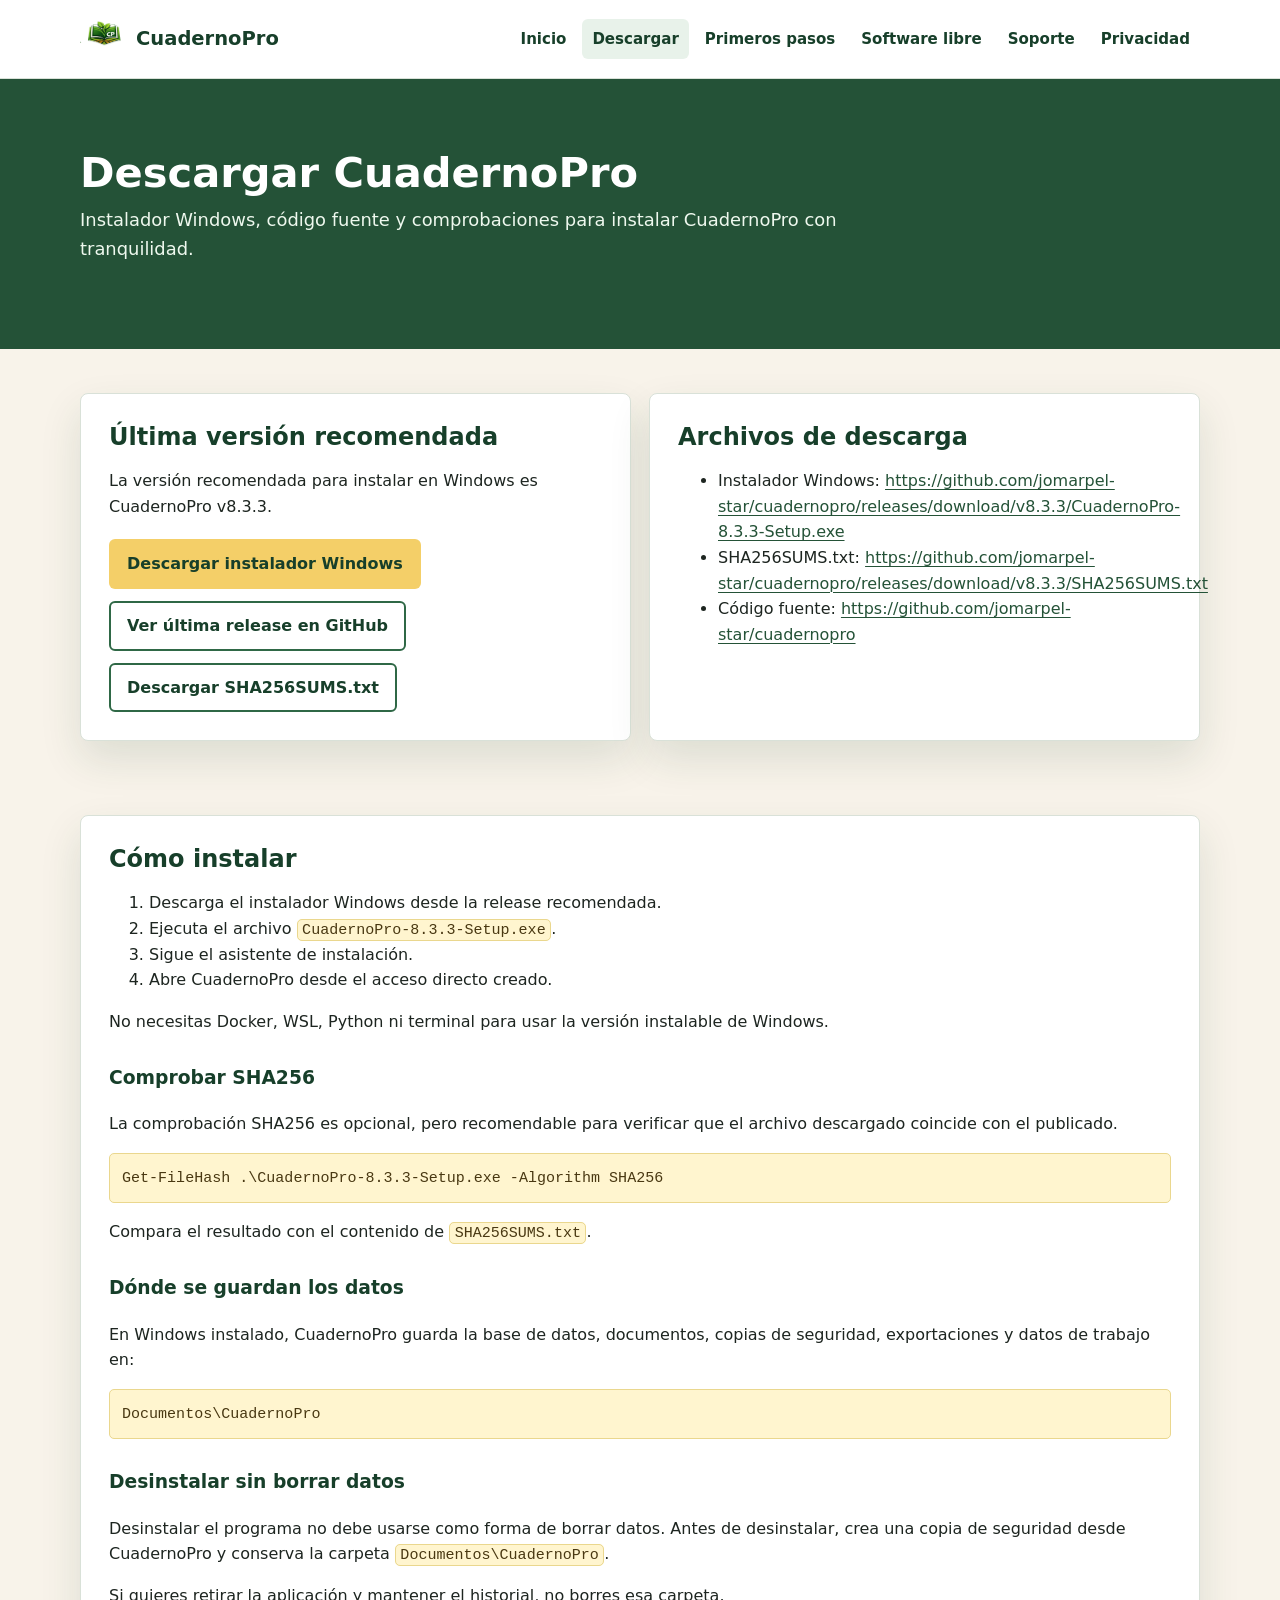
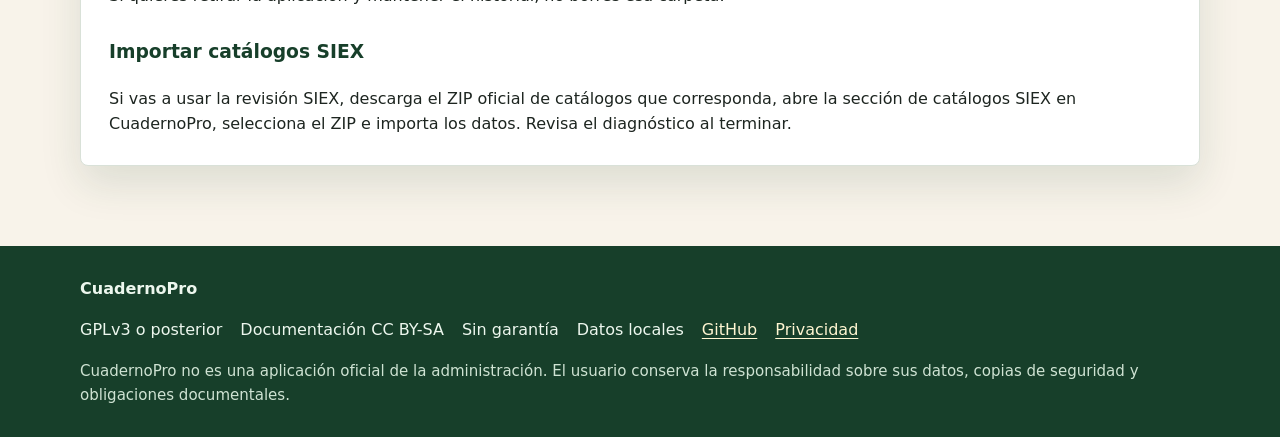
==== web_publica/descargar.html @ d85e18d6 "Publica CuadernoPro como software libre" ====
<!doctype html>
<html lang="es">
<head>
  <meta charset="utf-8">
  <meta name="viewport" content="width=device-width, initial-scale=1">
  <title>Descargar CuadernoPro</title>
  <meta name="description" content="Descarga CuadernoPro para Windows, código fuente y comprobaciones SHA256.">
  <link rel="icon" href="assets/favicon.ico">
  <link rel="stylesheet" href="assets/style.css">
</head>
<body>
  <header class="site-header">
    <div class="header-inner">
      <a class="brand" href="index.html">
        <img src="assets/cuadernopro.png" alt="CuadernoPro">
        <span>CuadernoPro</span>
      </a>
      <nav class="main-nav" aria-label="Navegación principal">
        <a href="index.html">Inicio</a>
        <a href="descargar.html" aria-current="page">Descargar</a>
        <a href="primeros-pasos.html">Primeros pasos</a>
        <a href="software-libre.html">Software libre</a>
        <a href="soporte.html">Soporte</a>
        <a href="privacidad.html">Privacidad</a>
      </nav>
    </div>
  </header>

  <main>
    <section class="page-title">
      <div class="section compact">
        <h1>Descargar CuadernoPro</h1>
        <p>Instalador Windows, código fuente y comprobaciones para instalar CuadernoPro con tranquilidad.</p>
      </div>
    </section>

    <section class="section">
      <div class="grid two">
        <article class="text-panel">
          <h2>Última versión recomendada</h2>
          <p>La versión recomendada para instalar en Windows es CuadernoPro v8.3.3.</p>
          <div class="actions panel-actions">
            <a class="button primary" href="https://github.com/jomarpel-star/cuadernopro/releases/download/v8.3.3/CuadernoPro-8.3.3-Setup.exe">Descargar instalador Windows</a>
            <a class="button outline" href="https://github.com/jomarpel-star/cuadernopro/releases/latest">Ver última release en GitHub</a>
            <a class="button outline" href="https://github.com/jomarpel-star/cuadernopro/releases/download/v8.3.3/SHA256SUMS.txt">Descargar SHA256SUMS.txt</a>
          </div>
        </article>

        <article class="text-panel">
          <h2>Archivos de descarga</h2>
          <ul>
            <li>Instalador Windows: <a href="https://github.com/jomarpel-star/cuadernopro/releases/download/v8.3.3/CuadernoPro-8.3.3-Setup.exe">https://github.com/jomarpel-star/cuadernopro/releases/download/v8.3.3/CuadernoPro-8.3.3-Setup.exe</a></li>
            <li>SHA256SUMS.txt: <a href="https://github.com/jomarpel-star/cuadernopro/releases/download/v8.3.3/SHA256SUMS.txt">https://github.com/jomarpel-star/cuadernopro/releases/download/v8.3.3/SHA256SUMS.txt</a></li>
            <li>Código fuente: <a href="https://github.com/jomarpel-star/cuadernopro">https://github.com/jomarpel-star/cuadernopro</a></li>
          </ul>
        </article>
      </div>
    </section>

    <section class="section compact">
      <div class="text-panel">
        <h2>Cómo instalar</h2>
        <ol>
          <li>Descarga el instalador Windows desde la release recomendada.</li>
          <li>Ejecuta el archivo <code>CuadernoPro-8.3.3-Setup.exe</code>.</li>
          <li>Sigue el asistente de instalación.</li>
          <li>Abre CuadernoPro desde el acceso directo creado.</li>
        </ol>
        <p>No necesitas Docker, WSL, Python ni terminal para usar la versión instalable de Windows.</p>

        <h3>Comprobar SHA256</h3>
        <p>La comprobación SHA256 es opcional, pero recomendable para verificar que el archivo descargado coincide con el publicado.</p>
        <p class="code">Get-FileHash .\CuadernoPro-8.3.3-Setup.exe -Algorithm SHA256</p>
        <p>Compara el resultado con el contenido de <code>SHA256SUMS.txt</code>.</p>

        <h3>Dónde se guardan los datos</h3>
        <p>En Windows instalado, CuadernoPro guarda la base de datos, documentos, copias de seguridad, exportaciones y datos de trabajo en:</p>
        <p class="code">Documentos\CuadernoPro</p>

        <h3>Desinstalar sin borrar datos</h3>
        <p>Desinstalar el programa no debe usarse como forma de borrar datos. Antes de desinstalar, crea una copia de seguridad desde CuadernoPro y conserva la carpeta <code>Documentos\CuadernoPro</code>.</p>
        <p>Si quieres retirar la aplicación y mantener el historial, no borres esa carpeta.</p>

        <h3>Importar catálogos SIEX</h3>
        <p>Si vas a usar la revisión SIEX, descarga el ZIP oficial de catálogos que corresponda, abre la sección de catálogos SIEX en CuadernoPro, selecciona el ZIP e importa los datos. Revisa el diagnóstico al terminar.</p>
      </div>
    </section>
  </main>

  <footer class="site-footer">
    <div class="footer-inner">
      <strong>CuadernoPro</strong>
      <div class="footer-links">
        <span>GPLv3 o posterior</span>
        <span>Documentación CC BY-SA</span>
        <span>Sin garantía</span>
        <span>Datos locales</span>
        <a href="https://github.com/jomarpel-star/cuadernopro">GitHub</a>
        <a href="privacidad.html">Privacidad</a>
      </div>
      <p class="fine-print">CuadernoPro no es una aplicación oficial de la administración. El usuario conserva la responsabilidad sobre sus datos, copias de seguridad y obligaciones documentales.</p>
    </div>
  </footer>
</body>
</html>
---- web_publica/assets/style.css ----
:root {
  --green-900: #173f2a;
  --green-800: #245237;
  --green-700: #2f6846;
  --green-100: #e8f2ea;
  --earth-700: #6b5135;
  --earth-200: #efe3d0;
  --earth-100: #f8f3ea;
  --yellow-300: #f4cf68;
  --yellow-100: #fff5cf;
  --ink: #1d2520;
  --muted: #5d6b62;
  --line: #d9e1d8;
  --white: #ffffff;
  --shadow: 0 18px 42px rgba(23, 63, 42, 0.12);
}

* {
  box-sizing: border-box;
}

html {
  color-scheme: light;
}

body {
  margin: 0;
  color: var(--ink);
  background: var(--earth-100);
  font-family: system-ui, -apple-system, BlinkMacSystemFont, "Segoe UI", sans-serif;
  font-size: 16px;
  line-height: 1.6;
}

a {
  color: var(--green-800);
  text-decoration-thickness: 0.08em;
  text-underline-offset: 0.18em;
}

a:hover {
  color: var(--green-900);
}

.site-header {
  background: var(--white);
  border-bottom: 1px solid var(--line);
  position: sticky;
  top: 0;
  z-index: 10;
}

.header-inner,
.section,
.footer-inner {
  width: min(1120px, calc(100% - 32px));
  margin: 0 auto;
}

.header-inner {
  display: flex;
  align-items: center;
  justify-content: space-between;
  gap: 24px;
  min-height: 78px;
  padding: 12px 0;
}

.brand {
  display: inline-flex;
  align-items: center;
  gap: 12px;
  color: var(--green-900);
  font-weight: 800;
  font-size: 1.22rem;
  text-decoration: none;
  white-space: nowrap;
}

.brand img {
  width: 44px;
  height: 44px;
  object-fit: contain;
}

.main-nav {
  display: flex;
  align-items: center;
  justify-content: flex-end;
  flex-wrap: wrap;
  gap: 6px;
}

.main-nav a {
  border-radius: 6px;
  color: var(--green-900);
  font-size: 0.94rem;
  font-weight: 650;
  padding: 8px 10px;
  text-decoration: none;
}

.main-nav a:hover,
.main-nav a[aria-current="page"] {
  background: var(--green-100);
}

.hero {
  background:
    linear-gradient(135deg, rgba(23, 63, 42, 0.94), rgba(47, 104, 70, 0.88)),
    var(--green-800);
  color: var(--white);
  padding: 92px 0 66px;
}

.hero .section {
  display: grid;
  grid-template-columns: minmax(0, 1.35fr) minmax(260px, 0.65fr);
  align-items: center;
  gap: 36px;
}

.hero h1 {
  font-size: 4.8rem;
  line-height: 1;
  margin: 0 0 18px;
}

.hero p {
  color: #f5fbf4;
  font-size: 1.28rem;
  max-width: 780px;
  margin: 0;
}

.hero-logo {
  display: flex;
  justify-content: center;
}

.hero-logo img {
  width: min(190px, 46vw);
  height: auto;
  filter: drop-shadow(0 22px 24px rgba(0, 0, 0, 0.24));
}

.actions {
  display: flex;
  flex-wrap: wrap;
  gap: 12px;
  margin-top: 28px;
}

.panel-actions {
  margin-top: 20px;
}

.panel-actions .button {
  color: var(--green-900);
}

.button {
  align-items: center;
  border: 2px solid transparent;
  border-radius: 6px;
  display: inline-flex;
  font-weight: 750;
  justify-content: center;
  min-height: 46px;
  padding: 10px 16px;
  text-decoration: none;
}

.button.primary {
  background: var(--yellow-300);
  color: var(--green-900);
}

.button.secondary {
  background: var(--white);
  color: var(--green-900);
}

.button.ghost {
  border-color: rgba(255, 255, 255, 0.72);
  color: var(--white);
}

.button.outline {
  border-color: var(--green-700);
  color: var(--green-900);
}

.button:hover {
  transform: translateY(-1px);
}

.section {
  padding: 44px 0;
}

.section.compact {
  padding-top: 30px;
}

.page-title {
  background: var(--green-800);
  color: var(--white);
  padding: 42px 0;
}

.page-title h1 {
  font-size: 2.6rem;
  line-height: 1.08;
  margin: 0 0 10px;
}

.page-title p {
  color: #eef8ee;
  font-size: 1.12rem;
  margin: 0;
  max-width: 780px;
}

.grid {
  display: grid;
  gap: 18px;
}

.grid.cards {
  grid-template-columns: repeat(5, minmax(0, 1fr));
}

.grid.two {
  grid-template-columns: repeat(2, minmax(0, 1fr));
}

.grid.three {
  grid-template-columns: repeat(3, minmax(0, 1fr));
}

.card,
.notice,
.steps,
.text-panel {
  background: var(--white);
  border: 1px solid var(--line);
  border-radius: 8px;
  box-shadow: var(--shadow);
}

.card {
  padding: 22px;
}

.card h2,
.card h3 {
  color: var(--green-900);
  line-height: 1.2;
  margin: 0 0 10px;
}

.card p {
  margin: 0;
}

.notice {
  border-left: 6px solid var(--yellow-300);
  padding: 22px 24px;
}

.notice h2,
.notice h3 {
  color: var(--green-900);
  margin: 0 0 10px;
}

.notice p,
.notice ul {
  margin-bottom: 0;
}

.text-panel {
  padding: 28px;
}

.text-panel h2 {
  color: var(--green-900);
  line-height: 1.25;
  margin: 0 0 14px;
}

.text-panel h3 {
  color: var(--green-900);
  margin-top: 28px;
}

.text-panel p:last-child,
.text-panel ul:last-child,
.text-panel ol:last-child {
  margin-bottom: 0;
}

.steps {
  counter-reset: step;
  list-style: none;
  margin: 0;
  padding: 10px;
}

.steps li {
  border-bottom: 1px solid var(--line);
  counter-increment: step;
  display: grid;
  gap: 4px;
  grid-template-columns: 42px minmax(0, 1fr);
  padding: 16px 10px;
}

.steps li:last-child {
  border-bottom: 0;
}

.steps li::before {
  align-items: center;
  background: var(--green-800);
  border-radius: 50%;
  color: var(--white);
  content: counter(step);
  display: inline-flex;
  font-weight: 800;
  height: 32px;
  justify-content: center;
  margin-top: 2px;
  width: 32px;
}

.steps strong {
  color: var(--green-900);
}

.code,
code {
  background: var(--yellow-100);
  border: 1px solid #ead78e;
  border-radius: 5px;
  color: #493812;
  font-family: ui-monospace, SFMono-Regular, Consolas, "Liberation Mono", monospace;
  font-size: 0.94em;
  padding: 0.08rem 0.28rem;
}

.code {
  display: block;
  margin: 10px 0;
  overflow-wrap: anywhere;
  padding: 12px;
}

.site-footer {
  background: var(--green-900);
  color: #edf7ee;
  margin-top: 36px;
  padding: 30px 0;
}

.footer-inner {
  display: grid;
  gap: 16px;
}

.footer-links {
  display: flex;
  flex-wrap: wrap;
  gap: 10px 18px;
}

.site-footer a {
  color: #fff6d2;
}

.fine-print {
  color: #cfe3d3;
  font-size: 0.94rem;
  margin: 0;
}

@media (max-width: 900px) {
  .header-inner {
    align-items: flex-start;
    flex-direction: column;
  }

  .main-nav {
    justify-content: flex-start;
  }

  .hero .section {
    grid-template-columns: 1fr;
  }

  .hero-logo {
    justify-content: flex-start;
  }

  .hero h1 {
    font-size: 4.1rem;
  }

  .grid.cards,
  .grid.three {
    grid-template-columns: repeat(2, minmax(0, 1fr));
  }
}

@media (max-width: 640px) {
  .header-inner,
  .section,
  .footer-inner {
    width: min(100% - 24px, 1120px);
  }

  .hero {
    padding: 58px 0 46px;
  }

  .hero h1 {
    font-size: 3rem;
  }

  .hero-logo {
    display: none;
  }

  .hero p,
  .page-title p {
    font-size: 1.04rem;
  }

  .grid.cards,
  .grid.two,
  .grid.three {
    grid-template-columns: 1fr;
  }

  .button {
    width: 100%;
  }

  .main-nav a {
    padding: 7px 8px;
  }
}
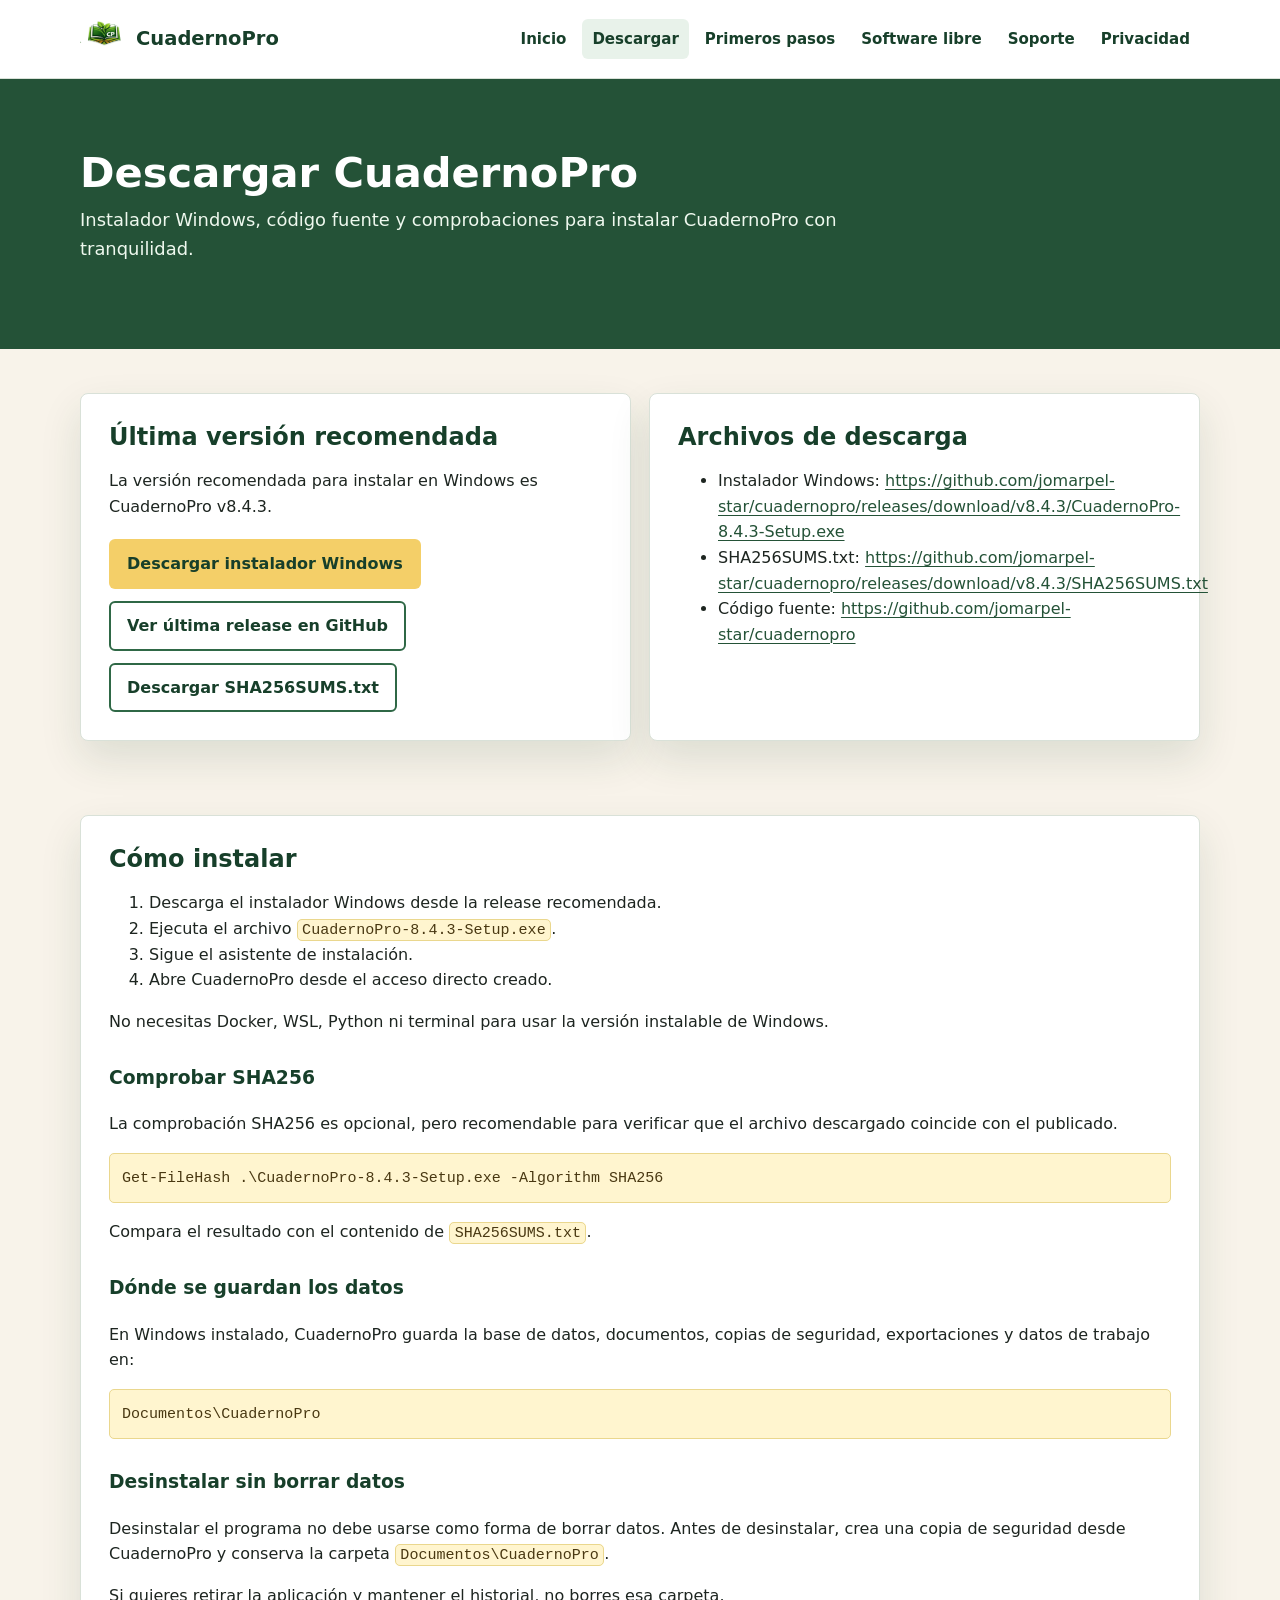
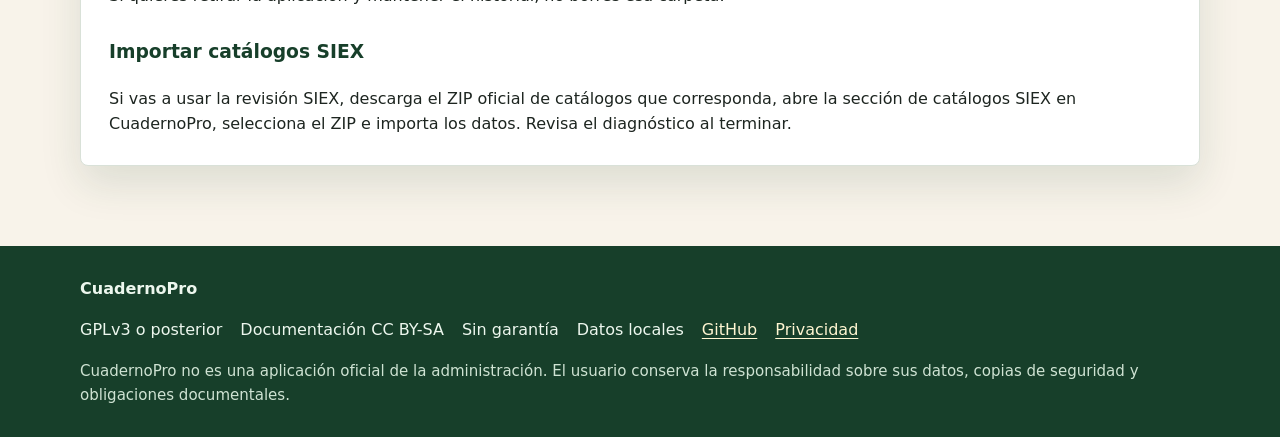
==== commit 545f3b30: "Alinea release pública v8.4.3" ====
--- a/web_publica/descargar.html
+++ b/web_publica/descargar.html
@@ -38,19 +38,19 @@
       <div class="grid two">
         <article class="text-panel">
           <h2>Última versión recomendada</h2>
-          <p>La versión recomendada para instalar en Windows es CuadernoPro v8.3.3.</p>
+          <p>La versión recomendada para instalar en Windows es CuadernoPro v8.4.3.</p>
           <div class="actions panel-actions">
-            <a class="button primary" href="https://github.com/jomarpel-star/cuadernopro/releases/download/v8.3.3/CuadernoPro-8.3.3-Setup.exe">Descargar instalador Windows</a>
+            <a class="button primary" href="https://github.com/jomarpel-star/cuadernopro/releases/download/v8.4.3/CuadernoPro-8.4.3-Setup.exe">Descargar instalador Windows</a>
             <a class="button outline" href="https://github.com/jomarpel-star/cuadernopro/releases/latest">Ver última release en GitHub</a>
-            <a class="button outline" href="https://github.com/jomarpel-star/cuadernopro/releases/download/v8.3.3/SHA256SUMS.txt">Descargar SHA256SUMS.txt</a>
+            <a class="button outline" href="https://github.com/jomarpel-star/cuadernopro/releases/download/v8.4.3/SHA256SUMS.txt">Descargar SHA256SUMS.txt</a>
           </div>
         </article>
 
         <article class="text-panel">
           <h2>Archivos de descarga</h2>
           <ul>
-            <li>Instalador Windows: <a href="https://github.com/jomarpel-star/cuadernopro/releases/download/v8.3.3/CuadernoPro-8.3.3-Setup.exe">https://github.com/jomarpel-star/cuadernopro/releases/download/v8.3.3/CuadernoPro-8.3.3-Setup.exe</a></li>
-            <li>SHA256SUMS.txt: <a href="https://github.com/jomarpel-star/cuadernopro/releases/download/v8.3.3/SHA256SUMS.txt">https://github.com/jomarpel-star/cuadernopro/releases/download/v8.3.3/SHA256SUMS.txt</a></li>
+            <li>Instalador Windows: <a href="https://github.com/jomarpel-star/cuadernopro/releases/download/v8.4.3/CuadernoPro-8.4.3-Setup.exe">https://github.com/jomarpel-star/cuadernopro/releases/download/v8.4.3/CuadernoPro-8.4.3-Setup.exe</a></li>
+            <li>SHA256SUMS.txt: <a href="https://github.com/jomarpel-star/cuadernopro/releases/download/v8.4.3/SHA256SUMS.txt">https://github.com/jomarpel-star/cuadernopro/releases/download/v8.4.3/SHA256SUMS.txt</a></li>
             <li>Código fuente: <a href="https://github.com/jomarpel-star/cuadernopro">https://github.com/jomarpel-star/cuadernopro</a></li>
           </ul>
         </article>
@@ -62,7 +62,7 @@
         <h2>Cómo instalar</h2>
         <ol>
           <li>Descarga el instalador Windows desde la release recomendada.</li>
-          <li>Ejecuta el archivo <code>CuadernoPro-8.3.3-Setup.exe</code>.</li>
+          <li>Ejecuta el archivo <code>CuadernoPro-8.4.3-Setup.exe</code>.</li>
           <li>Sigue el asistente de instalación.</li>
           <li>Abre CuadernoPro desde el acceso directo creado.</li>
         </ol>
@@ -70,7 +70,7 @@
 
         <h3>Comprobar SHA256</h3>
         <p>La comprobación SHA256 es opcional, pero recomendable para verificar que el archivo descargado coincide con el publicado.</p>
-        <p class="code">Get-FileHash .\CuadernoPro-8.3.3-Setup.exe -Algorithm SHA256</p>
+        <p class="code">Get-FileHash .\CuadernoPro-8.4.3-Setup.exe -Algorithm SHA256</p>
         <p>Compara el resultado con el contenido de <code>SHA256SUMS.txt</code>.</p>
 
         <h3>Dónde se guardan los datos</h3>
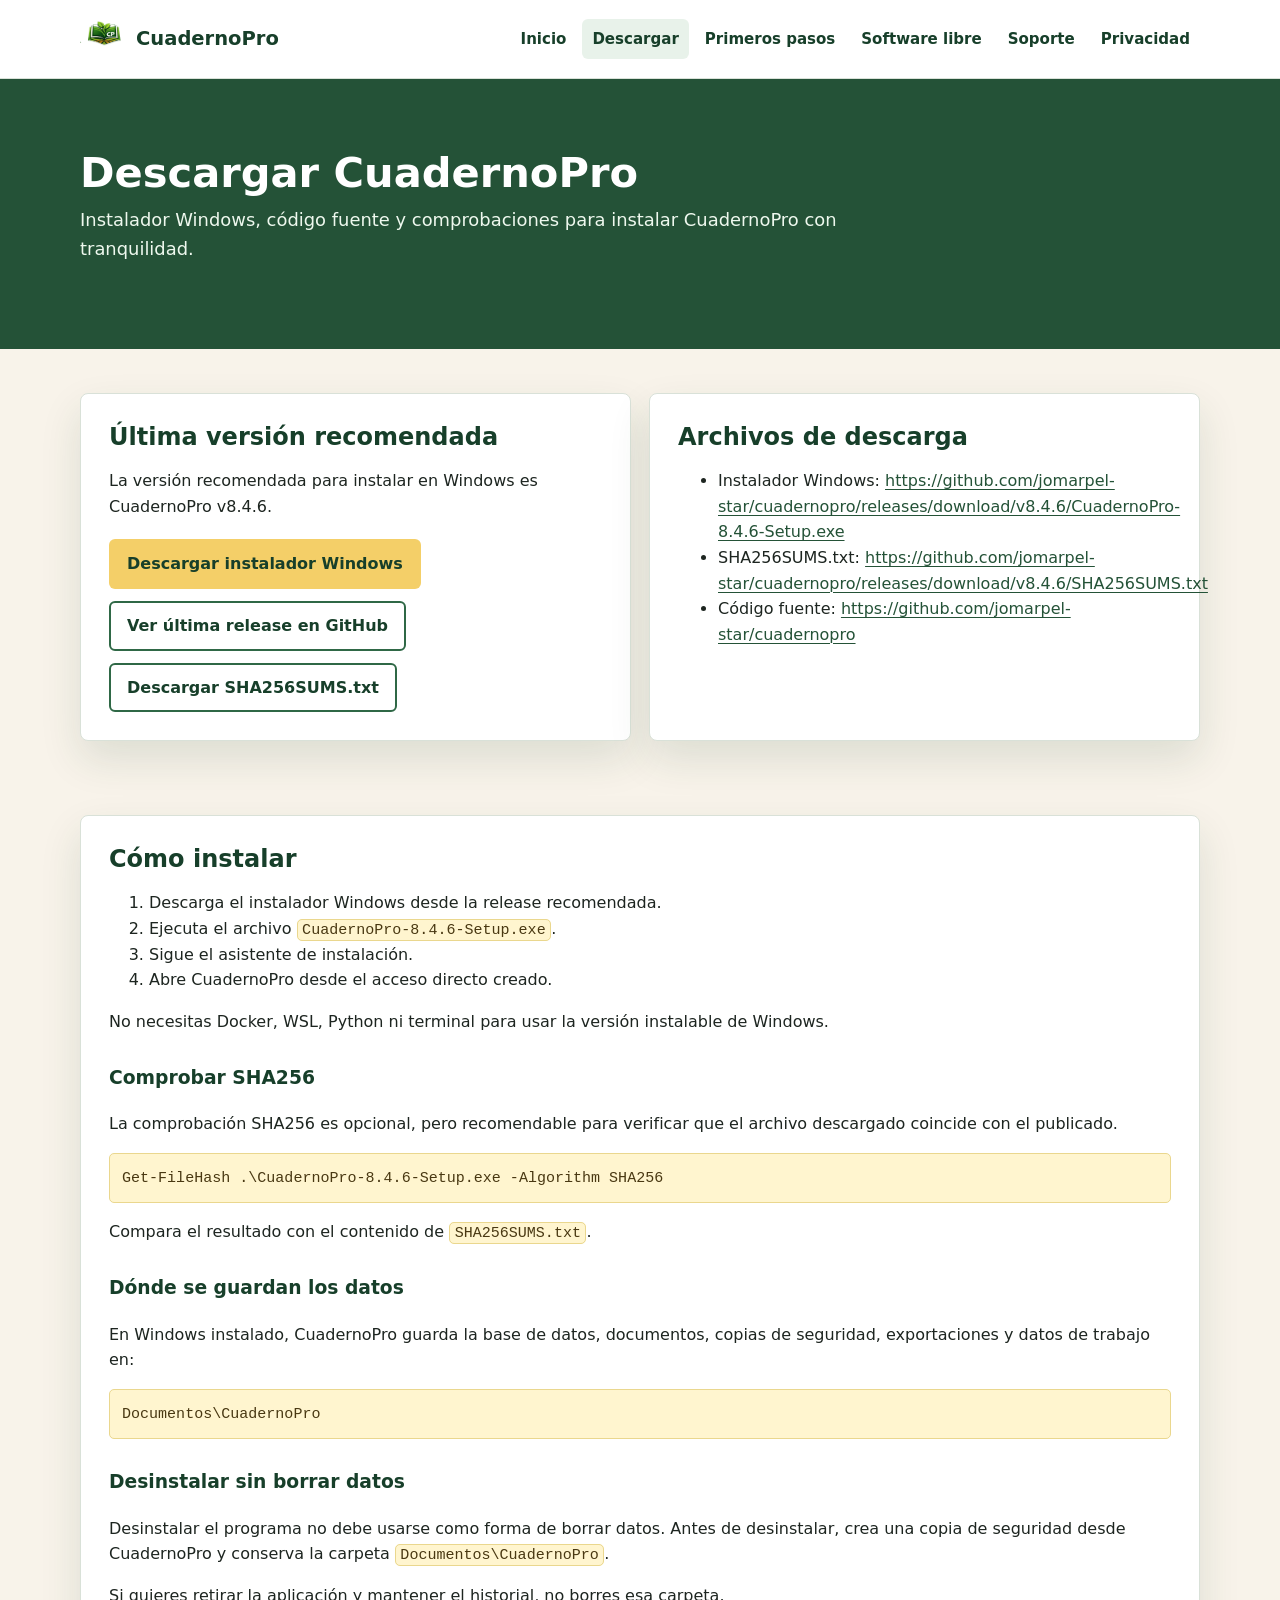
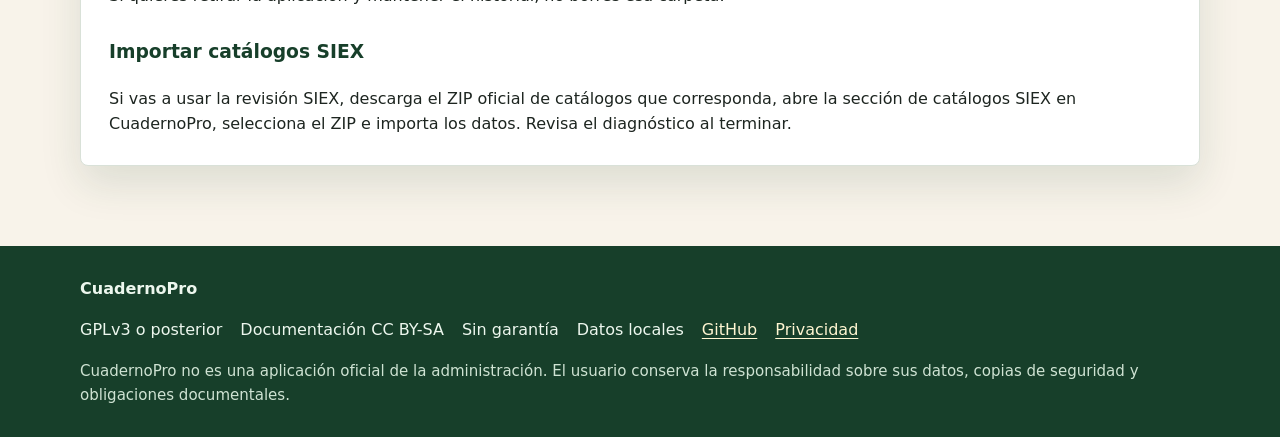
==== commit 3aa6bb38: "Prepara release publica v8.4.6" ====
--- a/web_publica/descargar.html
+++ b/web_publica/descargar.html
@@ -38,19 +38,19 @@
       <div class="grid two">
         <article class="text-panel">
           <h2>Última versión recomendada</h2>
-          <p>La versión recomendada para instalar en Windows es CuadernoPro v8.4.3.</p>
+          <p>La versión recomendada para instalar en Windows es CuadernoPro v8.4.6.</p>
           <div class="actions panel-actions">
-            <a class="button primary" href="https://github.com/jomarpel-star/cuadernopro/releases/download/v8.4.3/CuadernoPro-8.4.3-Setup.exe">Descargar instalador Windows</a>
+            <a class="button primary" href="https://github.com/jomarpel-star/cuadernopro/releases/download/v8.4.6/CuadernoPro-8.4.6-Setup.exe">Descargar instalador Windows</a>
             <a class="button outline" href="https://github.com/jomarpel-star/cuadernopro/releases/latest">Ver última release en GitHub</a>
-            <a class="button outline" href="https://github.com/jomarpel-star/cuadernopro/releases/download/v8.4.3/SHA256SUMS.txt">Descargar SHA256SUMS.txt</a>
+            <a class="button outline" href="https://github.com/jomarpel-star/cuadernopro/releases/download/v8.4.6/SHA256SUMS.txt">Descargar SHA256SUMS.txt</a>
           </div>
         </article>
 
         <article class="text-panel">
           <h2>Archivos de descarga</h2>
           <ul>
-            <li>Instalador Windows: <a href="https://github.com/jomarpel-star/cuadernopro/releases/download/v8.4.3/CuadernoPro-8.4.3-Setup.exe">https://github.com/jomarpel-star/cuadernopro/releases/download/v8.4.3/CuadernoPro-8.4.3-Setup.exe</a></li>
-            <li>SHA256SUMS.txt: <a href="https://github.com/jomarpel-star/cuadernopro/releases/download/v8.4.3/SHA256SUMS.txt">https://github.com/jomarpel-star/cuadernopro/releases/download/v8.4.3/SHA256SUMS.txt</a></li>
+            <li>Instalador Windows: <a href="https://github.com/jomarpel-star/cuadernopro/releases/download/v8.4.6/CuadernoPro-8.4.6-Setup.exe">https://github.com/jomarpel-star/cuadernopro/releases/download/v8.4.6/CuadernoPro-8.4.6-Setup.exe</a></li>
+            <li>SHA256SUMS.txt: <a href="https://github.com/jomarpel-star/cuadernopro/releases/download/v8.4.6/SHA256SUMS.txt">https://github.com/jomarpel-star/cuadernopro/releases/download/v8.4.6/SHA256SUMS.txt</a></li>
             <li>Código fuente: <a href="https://github.com/jomarpel-star/cuadernopro">https://github.com/jomarpel-star/cuadernopro</a></li>
           </ul>
         </article>
@@ -62,7 +62,7 @@
         <h2>Cómo instalar</h2>
         <ol>
           <li>Descarga el instalador Windows desde la release recomendada.</li>
-          <li>Ejecuta el archivo <code>CuadernoPro-8.4.3-Setup.exe</code>.</li>
+          <li>Ejecuta el archivo <code>CuadernoPro-8.4.6-Setup.exe</code>.</li>
           <li>Sigue el asistente de instalación.</li>
           <li>Abre CuadernoPro desde el acceso directo creado.</li>
         </ol>
@@ -70,7 +70,7 @@
 
         <h3>Comprobar SHA256</h3>
         <p>La comprobación SHA256 es opcional, pero recomendable para verificar que el archivo descargado coincide con el publicado.</p>
-        <p class="code">Get-FileHash .\CuadernoPro-8.4.3-Setup.exe -Algorithm SHA256</p>
+        <p class="code">Get-FileHash .\CuadernoPro-8.4.6-Setup.exe -Algorithm SHA256</p>
         <p>Compara el resultado con el contenido de <code>SHA256SUMS.txt</code>.</p>
 
         <h3>Dónde se guardan los datos</h3>
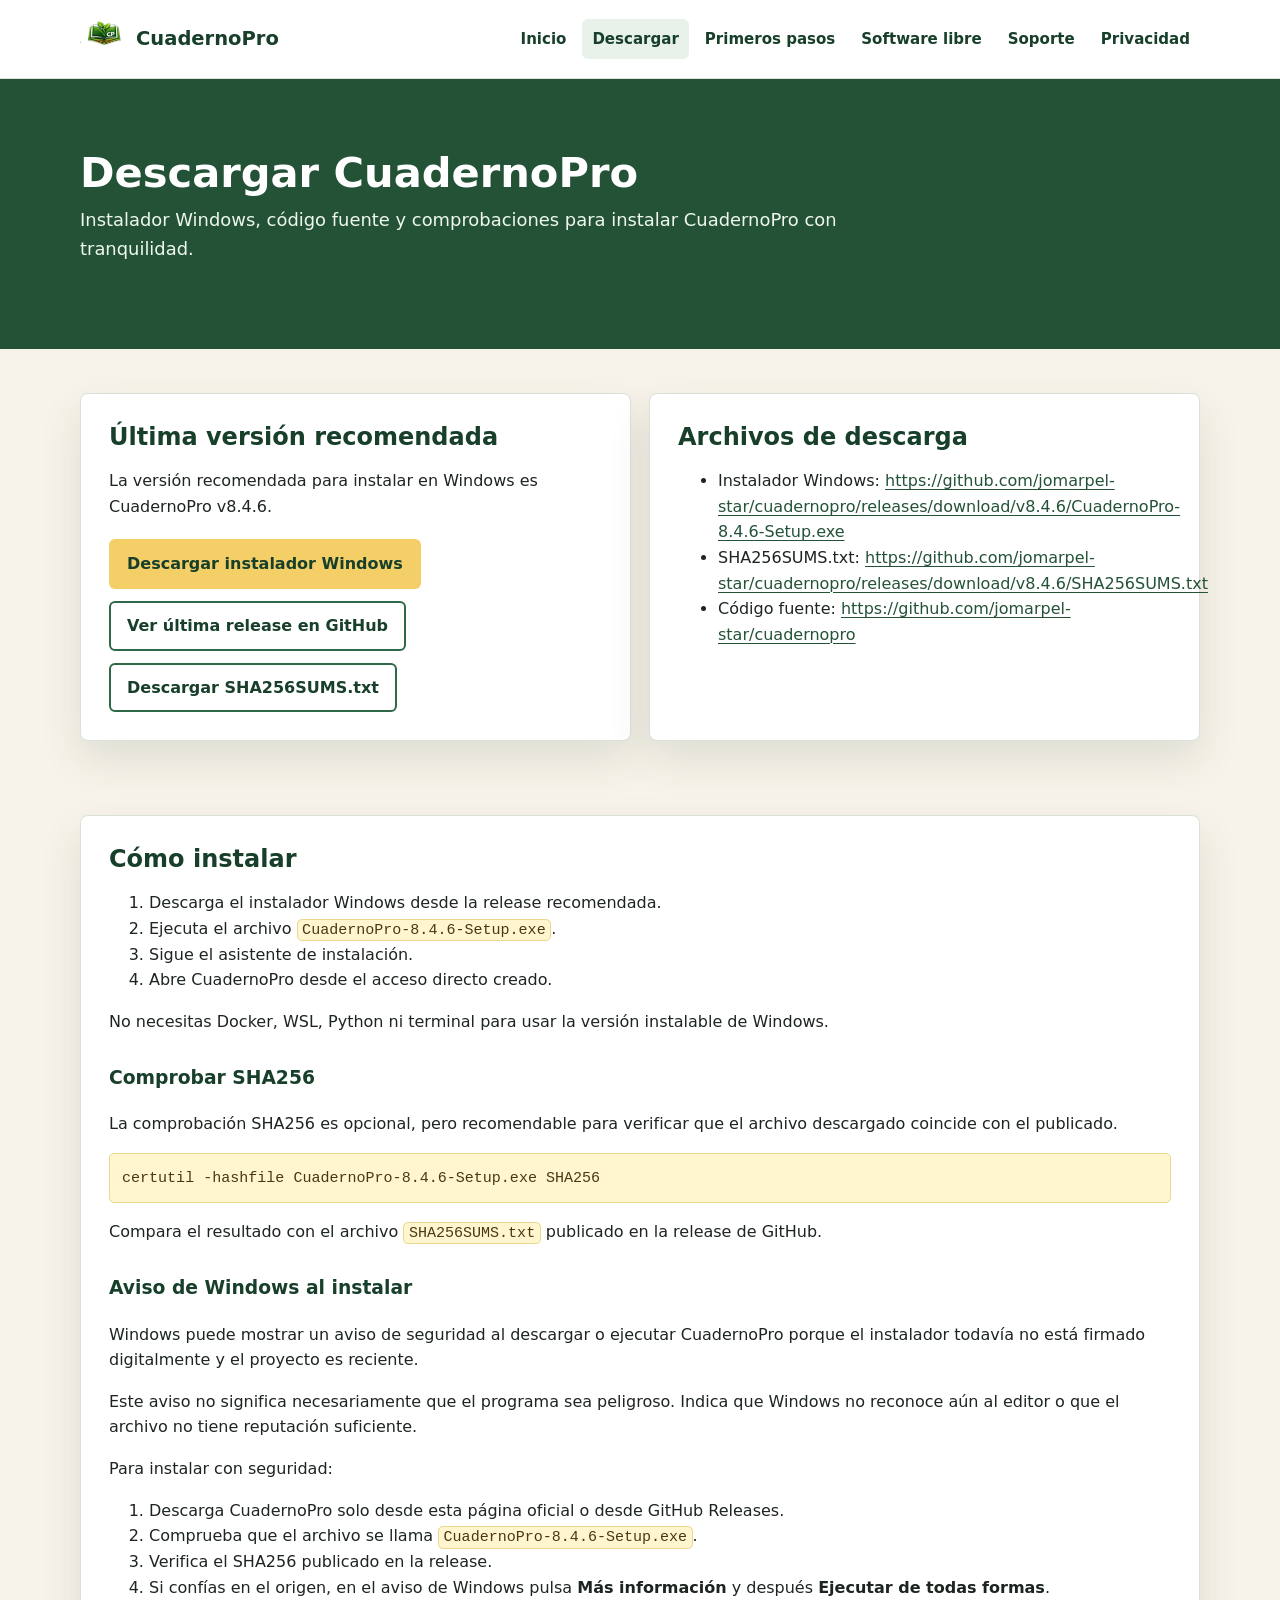
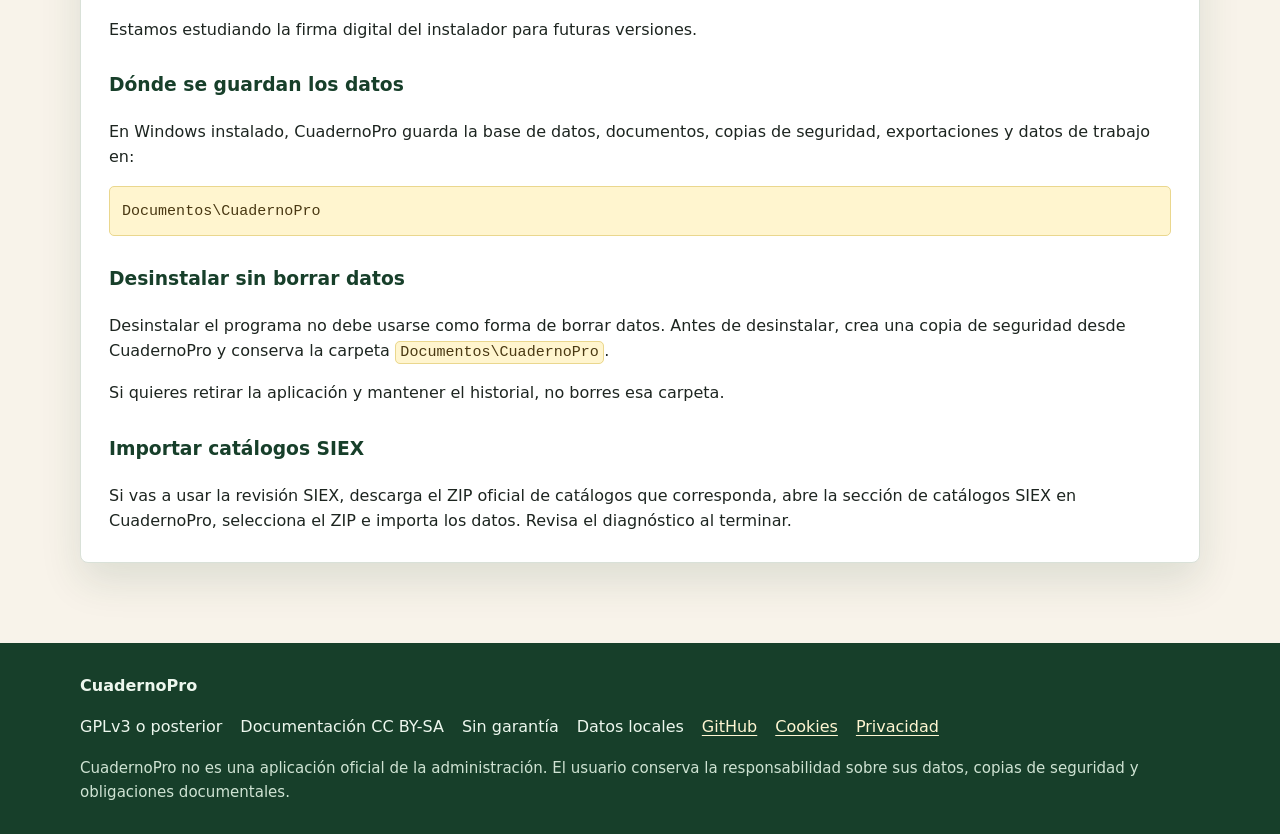
==== commit cb10b437: "Anade politica de cookies y aviso de Windows en la web" ====
--- a/web_publica/descargar.html
+++ b/web_publica/descargar.html
@@ -70,8 +70,20 @@
 
         <h3>Comprobar SHA256</h3>
         <p>La comprobación SHA256 es opcional, pero recomendable para verificar que el archivo descargado coincide con el publicado.</p>
-        <p class="code">Get-FileHash .\CuadernoPro-8.4.6-Setup.exe -Algorithm SHA256</p>
-        <p>Compara el resultado con el contenido de <code>SHA256SUMS.txt</code>.</p>
+        <p class="code">certutil -hashfile CuadernoPro-8.4.6-Setup.exe SHA256</p>
+        <p>Compara el resultado con el archivo <code>SHA256SUMS.txt</code> publicado en la release de GitHub.</p>
+
+        <h3>Aviso de Windows al instalar</h3>
+        <p>Windows puede mostrar un aviso de seguridad al descargar o ejecutar CuadernoPro porque el instalador todavía no está firmado digitalmente y el proyecto es reciente.</p>
+        <p>Este aviso no significa necesariamente que el programa sea peligroso. Indica que Windows no reconoce aún al editor o que el archivo no tiene reputación suficiente.</p>
+        <p>Para instalar con seguridad:</p>
+        <ol>
+          <li>Descarga CuadernoPro solo desde esta página oficial o desde GitHub Releases.</li>
+          <li>Comprueba que el archivo se llama <code>CuadernoPro-8.4.6-Setup.exe</code>.</li>
+          <li>Verifica el SHA256 publicado en la release.</li>
+          <li>Si confías en el origen, en el aviso de Windows pulsa <strong>Más información</strong> y después <strong>Ejecutar de todas formas</strong>.</li>
+        </ol>
+        <p>Estamos estudiando la firma digital del instalador para futuras versiones.</p>
 
         <h3>Dónde se guardan los datos</h3>
         <p>En Windows instalado, CuadernoPro guarda la base de datos, documentos, copias de seguridad, exportaciones y datos de trabajo en:</p>
@@ -96,6 +108,7 @@
         <span>Sin garantía</span>
         <span>Datos locales</span>
         <a href="https://github.com/jomarpel-star/cuadernopro">GitHub</a>
+        <a href="politica-cookies.html">Cookies</a>
         <a href="privacidad.html">Privacidad</a>
       </div>
       <p class="fine-print">CuadernoPro no es una aplicación oficial de la administración. El usuario conserva la responsabilidad sobre sus datos, copias de seguridad y obligaciones documentales.</p>
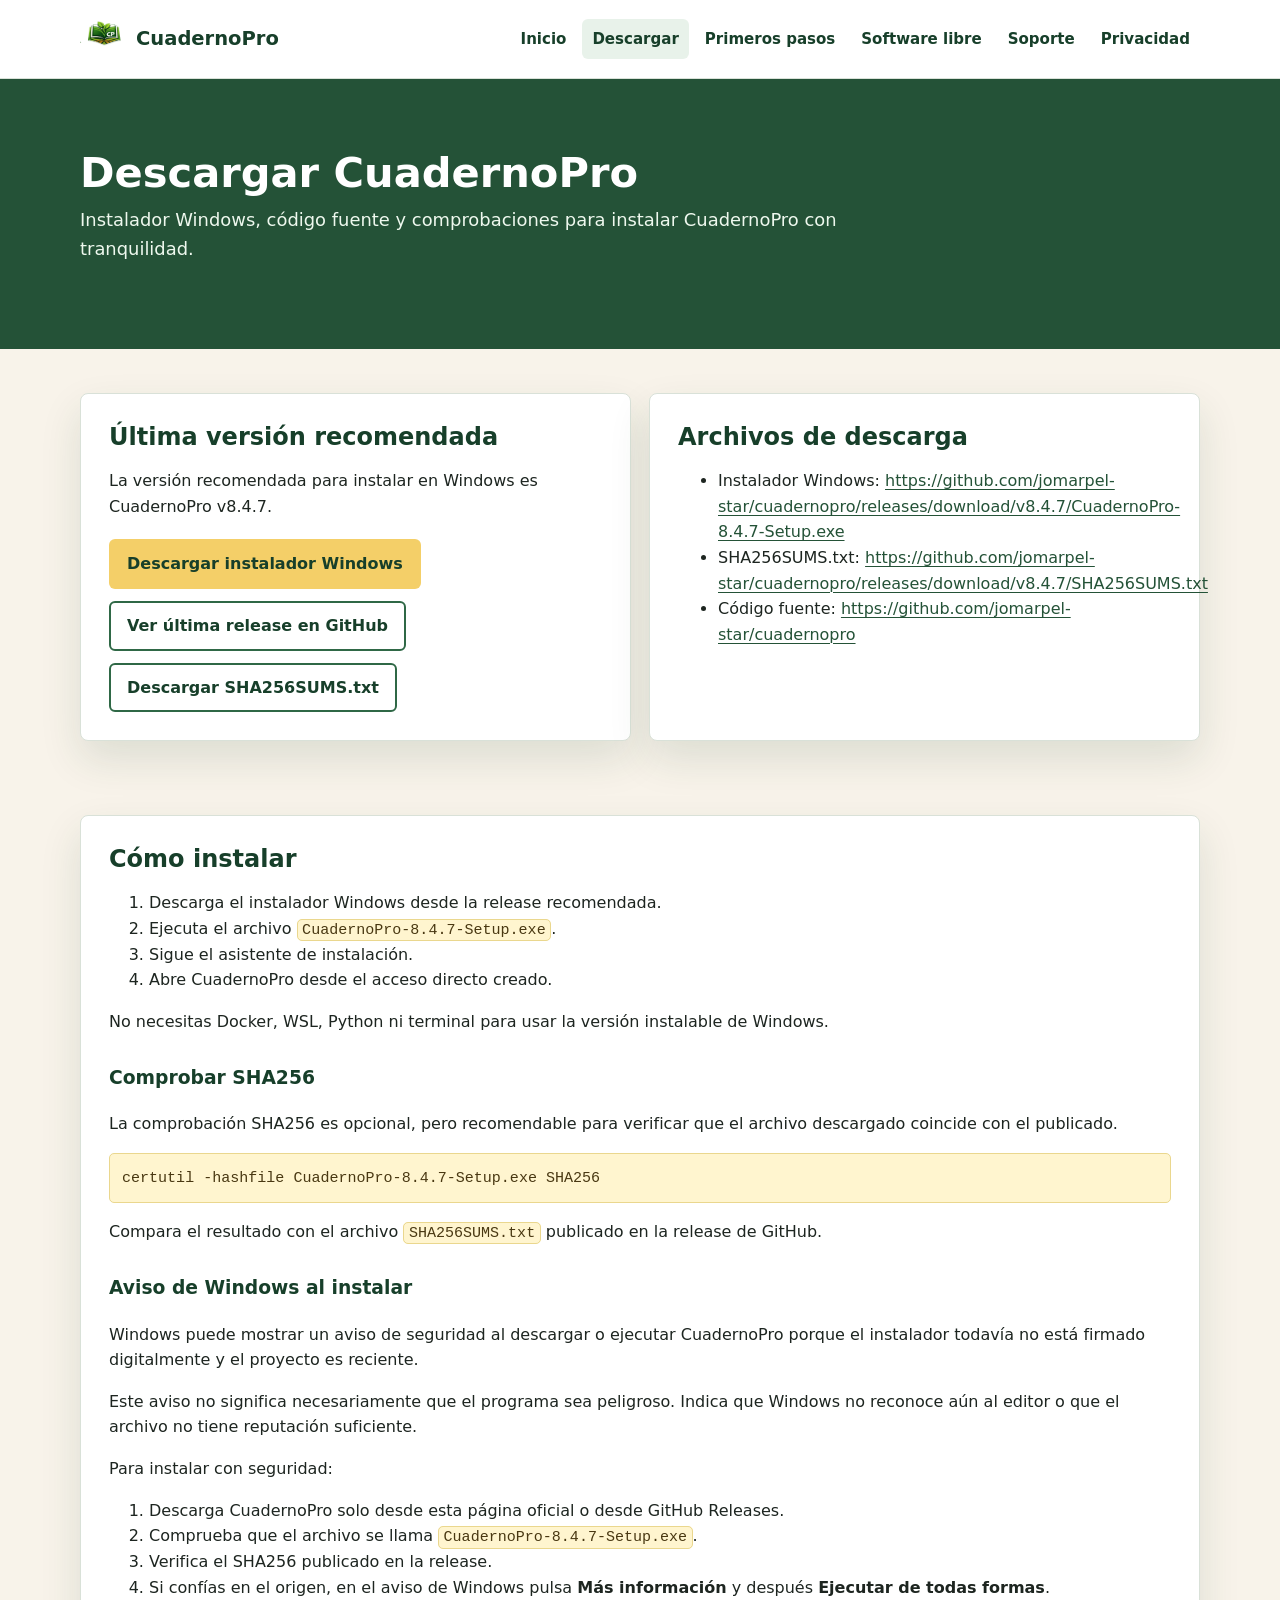
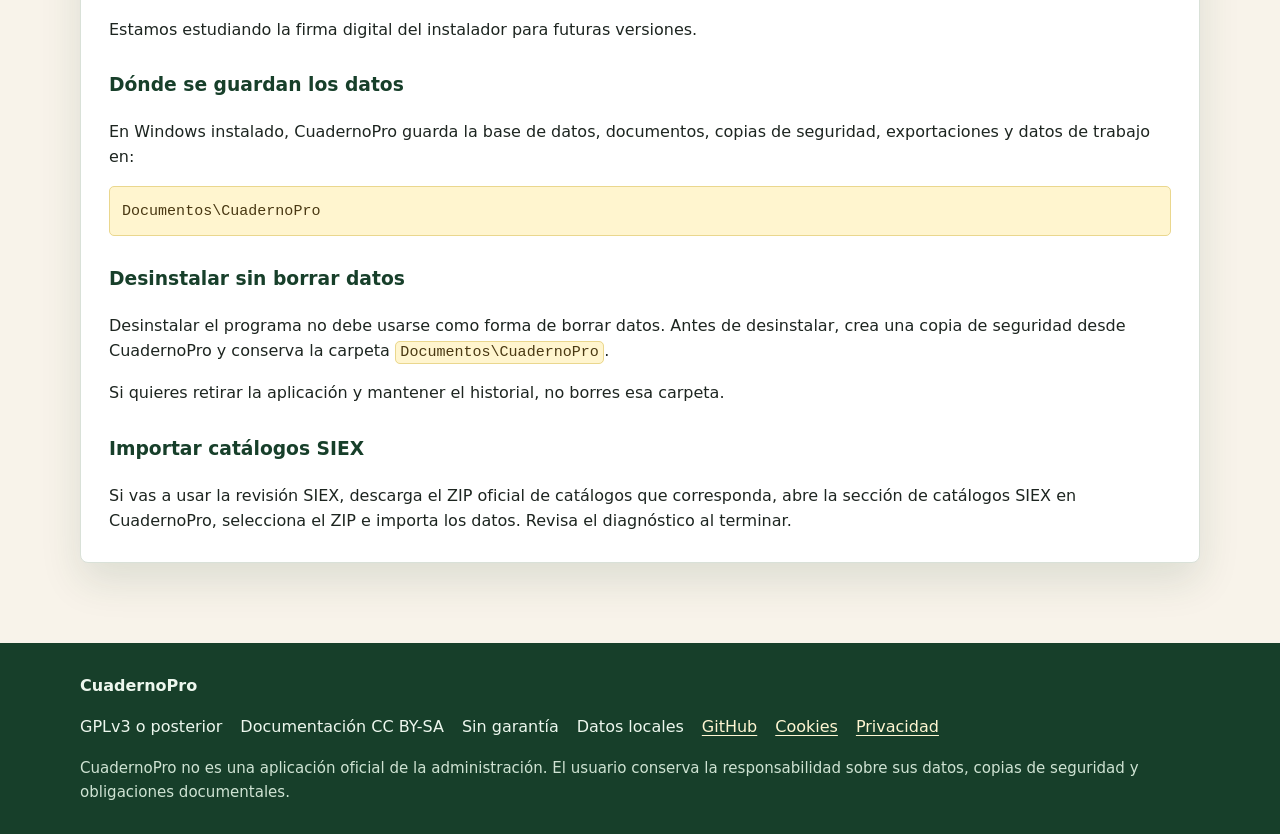
==== commit 3a632c7b: "Hereda ubicacion SIGPAC de la explotacion" ====
--- a/web_publica/descargar.html
+++ b/web_publica/descargar.html
@@ -38,19 +38,19 @@
       <div class="grid two">
         <article class="text-panel">
           <h2>Última versión recomendada</h2>
-          <p>La versión recomendada para instalar en Windows es CuadernoPro v8.4.6.</p>
+          <p>La versión recomendada para instalar en Windows es CuadernoPro v8.4.7.</p>
           <div class="actions panel-actions">
-            <a class="button primary" href="https://github.com/jomarpel-star/cuadernopro/releases/download/v8.4.6/CuadernoPro-8.4.6-Setup.exe">Descargar instalador Windows</a>
+            <a class="button primary" href="https://github.com/jomarpel-star/cuadernopro/releases/download/v8.4.7/CuadernoPro-8.4.7-Setup.exe">Descargar instalador Windows</a>
             <a class="button outline" href="https://github.com/jomarpel-star/cuadernopro/releases/latest">Ver última release en GitHub</a>
-            <a class="button outline" href="https://github.com/jomarpel-star/cuadernopro/releases/download/v8.4.6/SHA256SUMS.txt">Descargar SHA256SUMS.txt</a>
+            <a class="button outline" href="https://github.com/jomarpel-star/cuadernopro/releases/download/v8.4.7/SHA256SUMS.txt">Descargar SHA256SUMS.txt</a>
           </div>
         </article>
 
         <article class="text-panel">
           <h2>Archivos de descarga</h2>
           <ul>
-            <li>Instalador Windows: <a href="https://github.com/jomarpel-star/cuadernopro/releases/download/v8.4.6/CuadernoPro-8.4.6-Setup.exe">https://github.com/jomarpel-star/cuadernopro/releases/download/v8.4.6/CuadernoPro-8.4.6-Setup.exe</a></li>
-            <li>SHA256SUMS.txt: <a href="https://github.com/jomarpel-star/cuadernopro/releases/download/v8.4.6/SHA256SUMS.txt">https://github.com/jomarpel-star/cuadernopro/releases/download/v8.4.6/SHA256SUMS.txt</a></li>
+            <li>Instalador Windows: <a href="https://github.com/jomarpel-star/cuadernopro/releases/download/v8.4.7/CuadernoPro-8.4.7-Setup.exe">https://github.com/jomarpel-star/cuadernopro/releases/download/v8.4.7/CuadernoPro-8.4.7-Setup.exe</a></li>
+            <li>SHA256SUMS.txt: <a href="https://github.com/jomarpel-star/cuadernopro/releases/download/v8.4.7/SHA256SUMS.txt">https://github.com/jomarpel-star/cuadernopro/releases/download/v8.4.7/SHA256SUMS.txt</a></li>
             <li>Código fuente: <a href="https://github.com/jomarpel-star/cuadernopro">https://github.com/jomarpel-star/cuadernopro</a></li>
           </ul>
         </article>
@@ -62,7 +62,7 @@
         <h2>Cómo instalar</h2>
         <ol>
           <li>Descarga el instalador Windows desde la release recomendada.</li>
-          <li>Ejecuta el archivo <code>CuadernoPro-8.4.6-Setup.exe</code>.</li>
+          <li>Ejecuta el archivo <code>CuadernoPro-8.4.7-Setup.exe</code>.</li>
           <li>Sigue el asistente de instalación.</li>
           <li>Abre CuadernoPro desde el acceso directo creado.</li>
         </ol>
@@ -70,7 +70,7 @@
 
         <h3>Comprobar SHA256</h3>
         <p>La comprobación SHA256 es opcional, pero recomendable para verificar que el archivo descargado coincide con el publicado.</p>
-        <p class="code">certutil -hashfile CuadernoPro-8.4.6-Setup.exe SHA256</p>
+        <p class="code">certutil -hashfile CuadernoPro-8.4.7-Setup.exe SHA256</p>
         <p>Compara el resultado con el archivo <code>SHA256SUMS.txt</code> publicado en la release de GitHub.</p>
 
         <h3>Aviso de Windows al instalar</h3>
@@ -79,7 +79,7 @@
         <p>Para instalar con seguridad:</p>
         <ol>
           <li>Descarga CuadernoPro solo desde esta página oficial o desde GitHub Releases.</li>
-          <li>Comprueba que el archivo se llama <code>CuadernoPro-8.4.6-Setup.exe</code>.</li>
+          <li>Comprueba que el archivo se llama <code>CuadernoPro-8.4.7-Setup.exe</code>.</li>
           <li>Verifica el SHA256 publicado en la release.</li>
           <li>Si confías en el origen, en el aviso de Windows pulsa <strong>Más información</strong> y después <strong>Ejecutar de todas formas</strong>.</li>
         </ol>
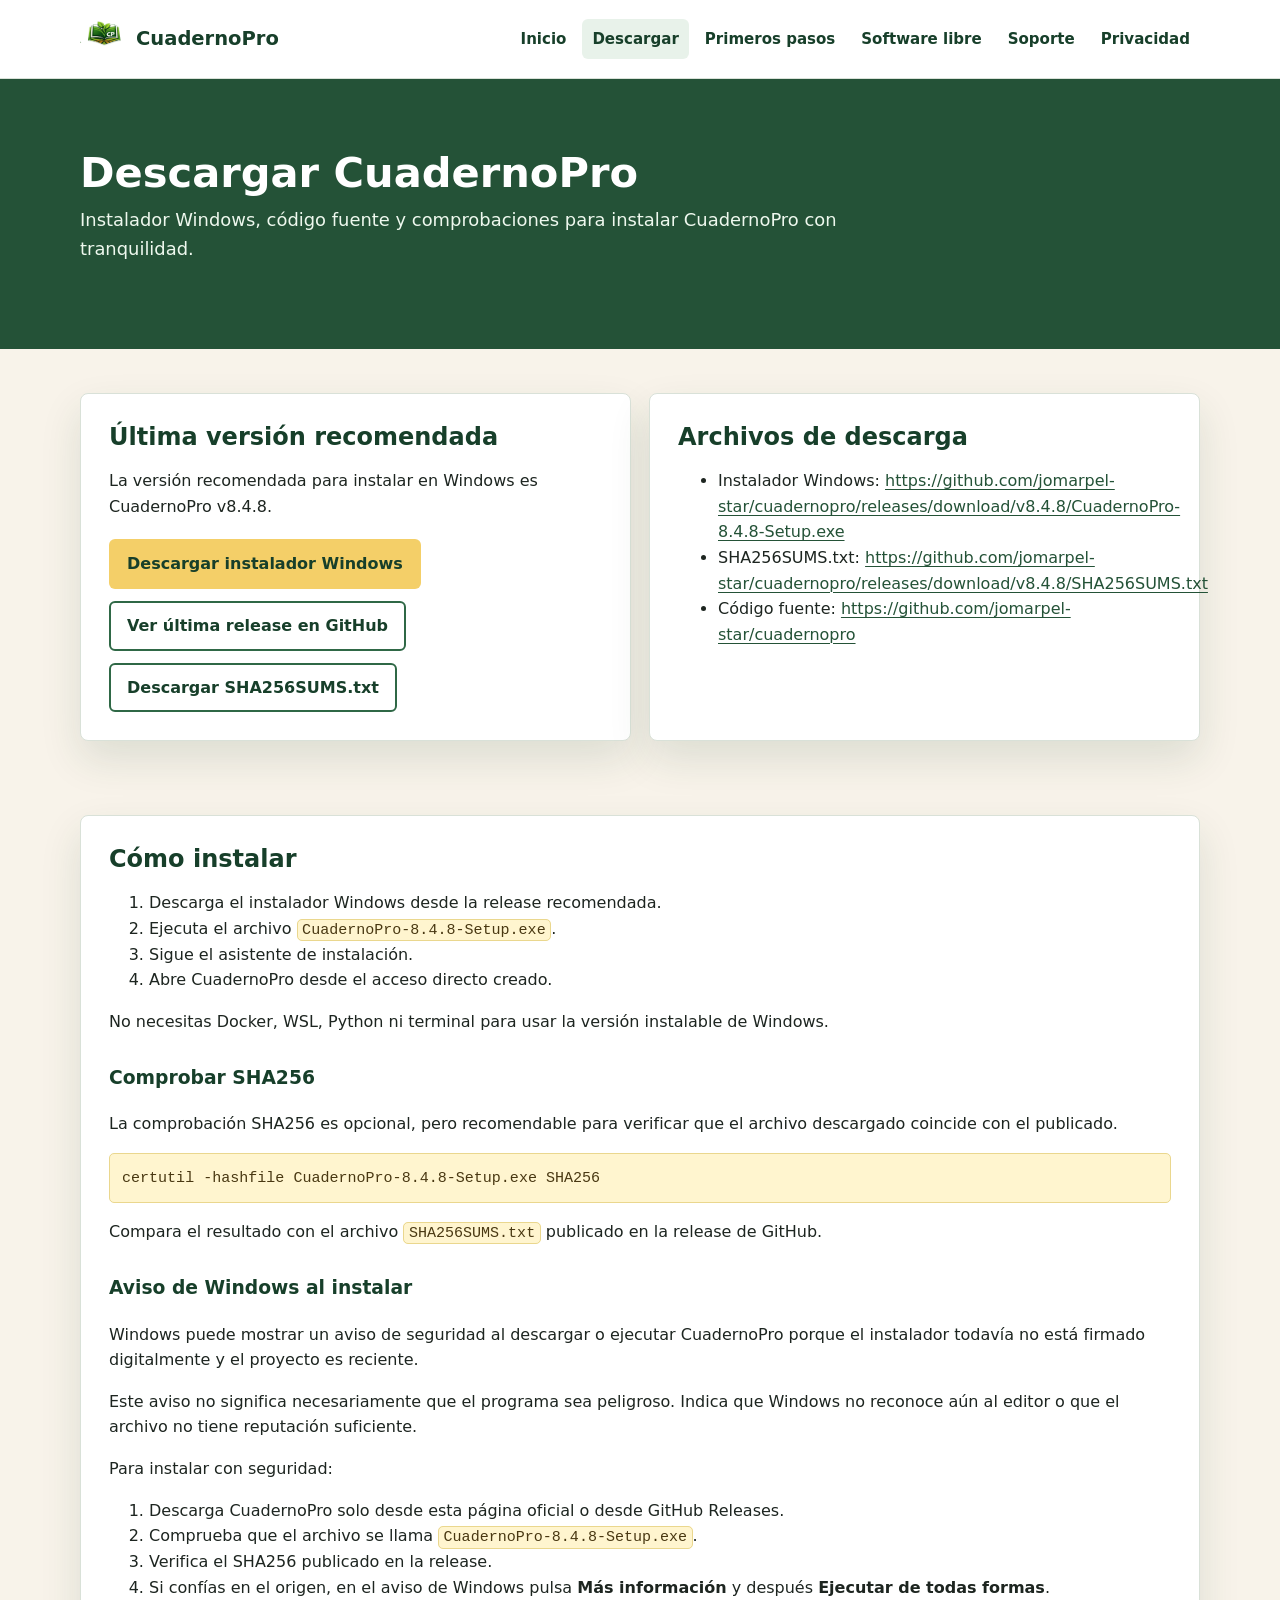
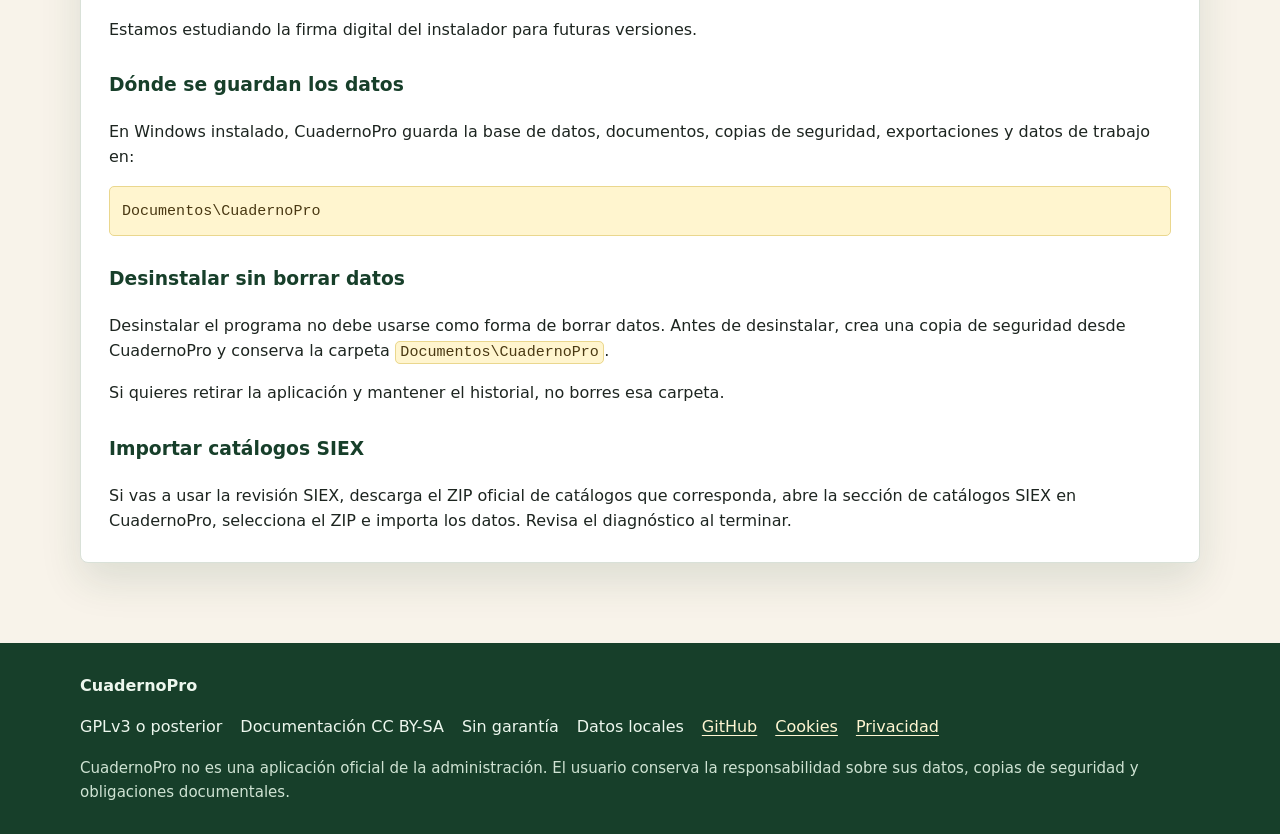
==== commit 0848102f: "Alinea web y licencias de v8.4.8" ====
--- a/web_publica/descargar.html
+++ b/web_publica/descargar.html
@@ -38,19 +38,19 @@
       <div class="grid two">
         <article class="text-panel">
           <h2>Última versión recomendada</h2>
-          <p>La versión recomendada para instalar en Windows es CuadernoPro v8.4.7.</p>
+          <p>La versión recomendada para instalar en Windows es CuadernoPro v8.4.8.</p>
           <div class="actions panel-actions">
-            <a class="button primary" href="https://github.com/jomarpel-star/cuadernopro/releases/download/v8.4.7/CuadernoPro-8.4.7-Setup.exe">Descargar instalador Windows</a>
+            <a class="button primary" href="https://github.com/jomarpel-star/cuadernopro/releases/download/v8.4.8/CuadernoPro-8.4.8-Setup.exe">Descargar instalador Windows</a>
             <a class="button outline" href="https://github.com/jomarpel-star/cuadernopro/releases/latest">Ver última release en GitHub</a>
-            <a class="button outline" href="https://github.com/jomarpel-star/cuadernopro/releases/download/v8.4.7/SHA256SUMS.txt">Descargar SHA256SUMS.txt</a>
+            <a class="button outline" href="https://github.com/jomarpel-star/cuadernopro/releases/download/v8.4.8/SHA256SUMS.txt">Descargar SHA256SUMS.txt</a>
           </div>
         </article>
 
         <article class="text-panel">
           <h2>Archivos de descarga</h2>
           <ul>
-            <li>Instalador Windows: <a href="https://github.com/jomarpel-star/cuadernopro/releases/download/v8.4.7/CuadernoPro-8.4.7-Setup.exe">https://github.com/jomarpel-star/cuadernopro/releases/download/v8.4.7/CuadernoPro-8.4.7-Setup.exe</a></li>
-            <li>SHA256SUMS.txt: <a href="https://github.com/jomarpel-star/cuadernopro/releases/download/v8.4.7/SHA256SUMS.txt">https://github.com/jomarpel-star/cuadernopro/releases/download/v8.4.7/SHA256SUMS.txt</a></li>
+            <li>Instalador Windows: <a href="https://github.com/jomarpel-star/cuadernopro/releases/download/v8.4.8/CuadernoPro-8.4.8-Setup.exe">https://github.com/jomarpel-star/cuadernopro/releases/download/v8.4.8/CuadernoPro-8.4.8-Setup.exe</a></li>
+            <li>SHA256SUMS.txt: <a href="https://github.com/jomarpel-star/cuadernopro/releases/download/v8.4.8/SHA256SUMS.txt">https://github.com/jomarpel-star/cuadernopro/releases/download/v8.4.8/SHA256SUMS.txt</a></li>
             <li>Código fuente: <a href="https://github.com/jomarpel-star/cuadernopro">https://github.com/jomarpel-star/cuadernopro</a></li>
           </ul>
         </article>
@@ -62,7 +62,7 @@
         <h2>Cómo instalar</h2>
         <ol>
           <li>Descarga el instalador Windows desde la release recomendada.</li>
-          <li>Ejecuta el archivo <code>CuadernoPro-8.4.7-Setup.exe</code>.</li>
+          <li>Ejecuta el archivo <code>CuadernoPro-8.4.8-Setup.exe</code>.</li>
           <li>Sigue el asistente de instalación.</li>
           <li>Abre CuadernoPro desde el acceso directo creado.</li>
         </ol>
@@ -70,7 +70,7 @@
 
         <h3>Comprobar SHA256</h3>
         <p>La comprobación SHA256 es opcional, pero recomendable para verificar que el archivo descargado coincide con el publicado.</p>
-        <p class="code">certutil -hashfile CuadernoPro-8.4.7-Setup.exe SHA256</p>
+        <p class="code">certutil -hashfile CuadernoPro-8.4.8-Setup.exe SHA256</p>
         <p>Compara el resultado con el archivo <code>SHA256SUMS.txt</code> publicado en la release de GitHub.</p>
 
         <h3>Aviso de Windows al instalar</h3>
@@ -79,7 +79,7 @@
         <p>Para instalar con seguridad:</p>
         <ol>
           <li>Descarga CuadernoPro solo desde esta página oficial o desde GitHub Releases.</li>
-          <li>Comprueba que el archivo se llama <code>CuadernoPro-8.4.7-Setup.exe</code>.</li>
+          <li>Comprueba que el archivo se llama <code>CuadernoPro-8.4.8-Setup.exe</code>.</li>
           <li>Verifica el SHA256 publicado en la release.</li>
           <li>Si confías en el origen, en el aviso de Windows pulsa <strong>Más información</strong> y después <strong>Ejecutar de todas formas</strong>.</li>
         </ol>
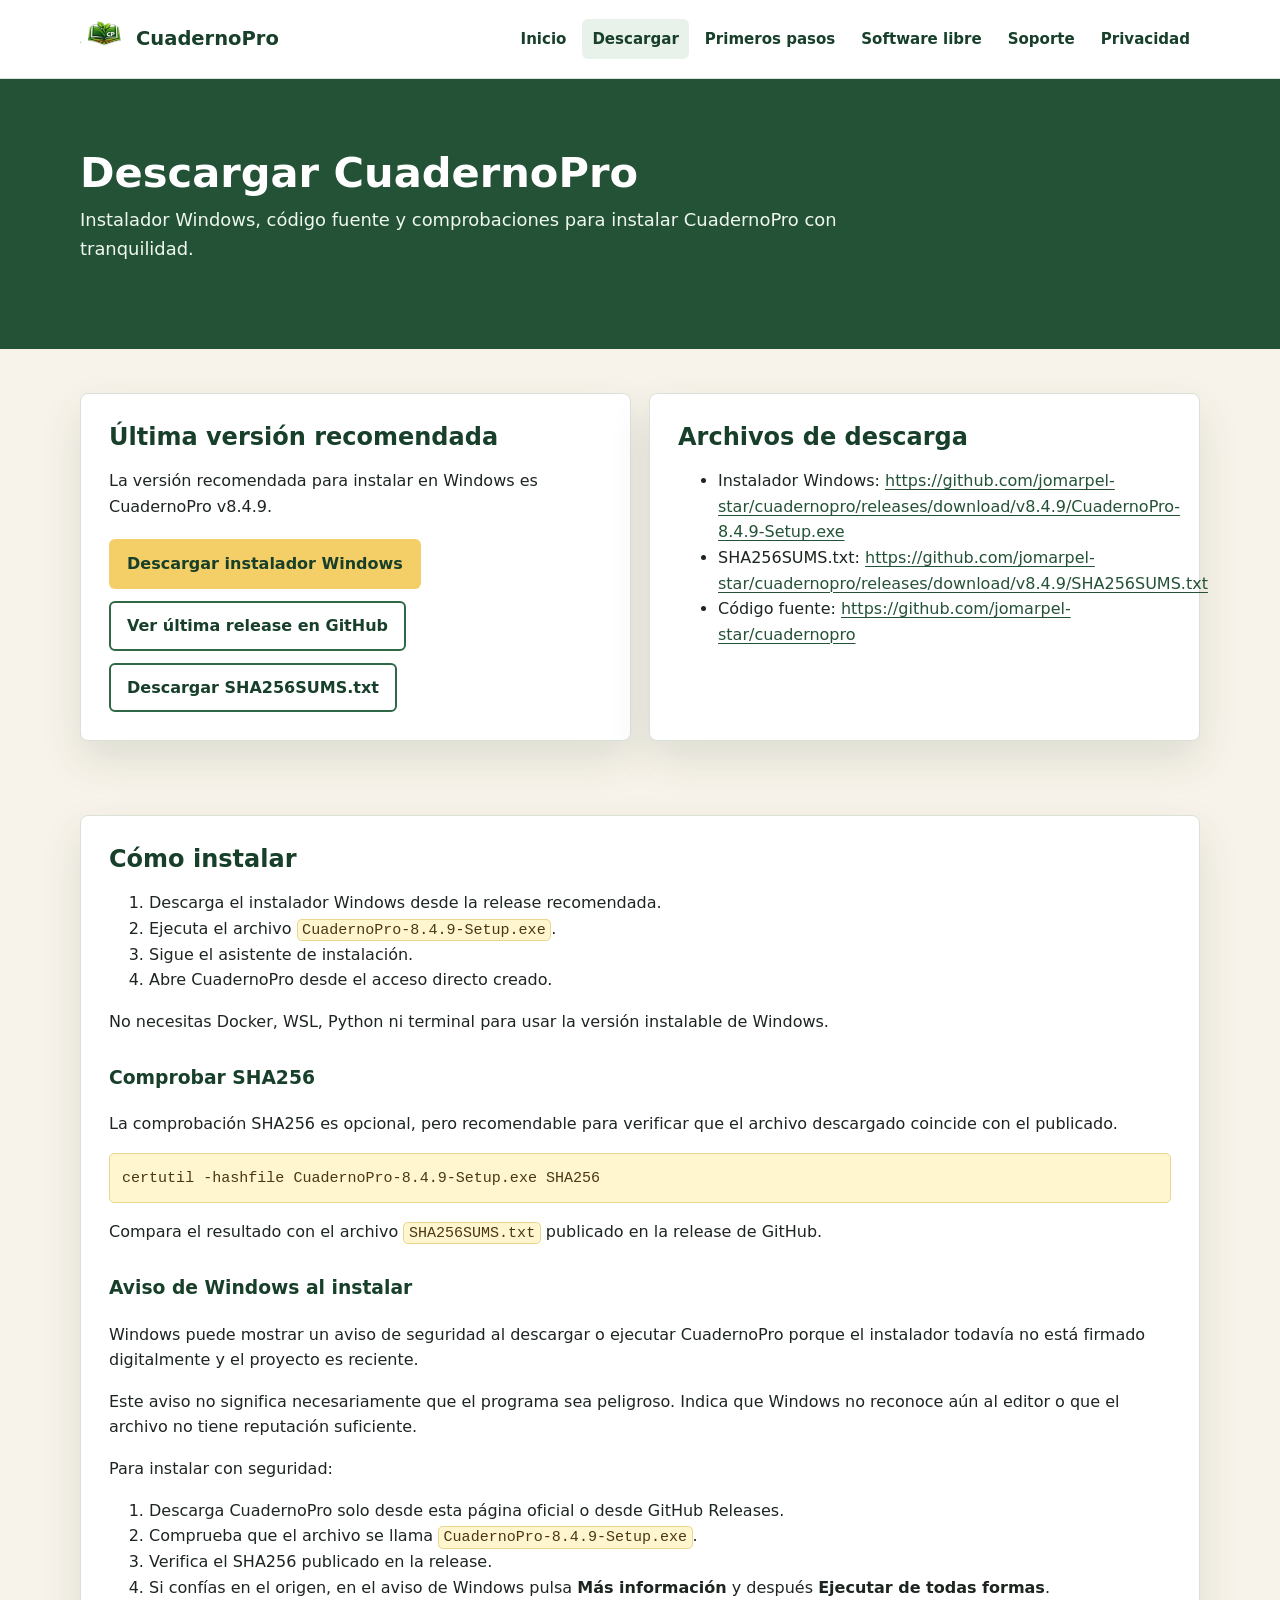
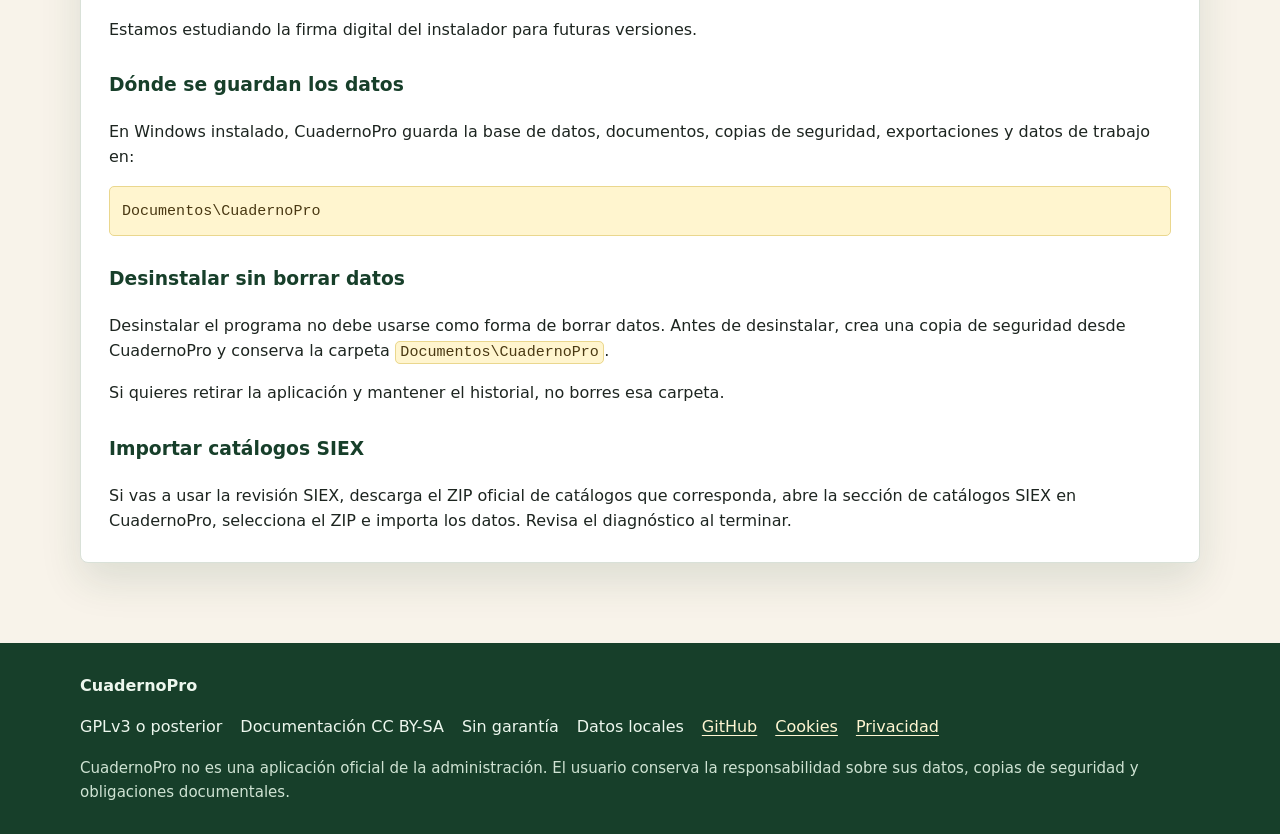
==== commit 5e82722d: "Prepara release v8.4.9" ====
--- a/web_publica/descargar.html
+++ b/web_publica/descargar.html
@@ -38,19 +38,19 @@
       <div class="grid two">
         <article class="text-panel">
           <h2>Última versión recomendada</h2>
-          <p>La versión recomendada para instalar en Windows es CuadernoPro v8.4.8.</p>
+          <p>La versión recomendada para instalar en Windows es CuadernoPro v8.4.9.</p>
           <div class="actions panel-actions">
-            <a class="button primary" href="https://github.com/jomarpel-star/cuadernopro/releases/download/v8.4.8/CuadernoPro-8.4.8-Setup.exe">Descargar instalador Windows</a>
+            <a class="button primary" href="https://github.com/jomarpel-star/cuadernopro/releases/download/v8.4.9/CuadernoPro-8.4.9-Setup.exe">Descargar instalador Windows</a>
             <a class="button outline" href="https://github.com/jomarpel-star/cuadernopro/releases/latest">Ver última release en GitHub</a>
-            <a class="button outline" href="https://github.com/jomarpel-star/cuadernopro/releases/download/v8.4.8/SHA256SUMS.txt">Descargar SHA256SUMS.txt</a>
+            <a class="button outline" href="https://github.com/jomarpel-star/cuadernopro/releases/download/v8.4.9/SHA256SUMS.txt">Descargar SHA256SUMS.txt</a>
           </div>
         </article>
 
         <article class="text-panel">
           <h2>Archivos de descarga</h2>
           <ul>
-            <li>Instalador Windows: <a href="https://github.com/jomarpel-star/cuadernopro/releases/download/v8.4.8/CuadernoPro-8.4.8-Setup.exe">https://github.com/jomarpel-star/cuadernopro/releases/download/v8.4.8/CuadernoPro-8.4.8-Setup.exe</a></li>
-            <li>SHA256SUMS.txt: <a href="https://github.com/jomarpel-star/cuadernopro/releases/download/v8.4.8/SHA256SUMS.txt">https://github.com/jomarpel-star/cuadernopro/releases/download/v8.4.8/SHA256SUMS.txt</a></li>
+            <li>Instalador Windows: <a href="https://github.com/jomarpel-star/cuadernopro/releases/download/v8.4.9/CuadernoPro-8.4.9-Setup.exe">https://github.com/jomarpel-star/cuadernopro/releases/download/v8.4.9/CuadernoPro-8.4.9-Setup.exe</a></li>
+            <li>SHA256SUMS.txt: <a href="https://github.com/jomarpel-star/cuadernopro/releases/download/v8.4.9/SHA256SUMS.txt">https://github.com/jomarpel-star/cuadernopro/releases/download/v8.4.9/SHA256SUMS.txt</a></li>
             <li>Código fuente: <a href="https://github.com/jomarpel-star/cuadernopro">https://github.com/jomarpel-star/cuadernopro</a></li>
           </ul>
         </article>
@@ -62,7 +62,7 @@
         <h2>Cómo instalar</h2>
         <ol>
           <li>Descarga el instalador Windows desde la release recomendada.</li>
-          <li>Ejecuta el archivo <code>CuadernoPro-8.4.8-Setup.exe</code>.</li>
+          <li>Ejecuta el archivo <code>CuadernoPro-8.4.9-Setup.exe</code>.</li>
           <li>Sigue el asistente de instalación.</li>
           <li>Abre CuadernoPro desde el acceso directo creado.</li>
         </ol>
@@ -70,7 +70,7 @@
 
         <h3>Comprobar SHA256</h3>
         <p>La comprobación SHA256 es opcional, pero recomendable para verificar que el archivo descargado coincide con el publicado.</p>
-        <p class="code">certutil -hashfile CuadernoPro-8.4.8-Setup.exe SHA256</p>
+        <p class="code">certutil -hashfile CuadernoPro-8.4.9-Setup.exe SHA256</p>
         <p>Compara el resultado con el archivo <code>SHA256SUMS.txt</code> publicado en la release de GitHub.</p>
 
         <h3>Aviso de Windows al instalar</h3>
@@ -79,7 +79,7 @@
         <p>Para instalar con seguridad:</p>
         <ol>
           <li>Descarga CuadernoPro solo desde esta página oficial o desde GitHub Releases.</li>
-          <li>Comprueba que el archivo se llama <code>CuadernoPro-8.4.8-Setup.exe</code>.</li>
+          <li>Comprueba que el archivo se llama <code>CuadernoPro-8.4.9-Setup.exe</code>.</li>
           <li>Verifica el SHA256 publicado en la release.</li>
           <li>Si confías en el origen, en el aviso de Windows pulsa <strong>Más información</strong> y después <strong>Ejecutar de todas formas</strong>.</li>
         </ol>
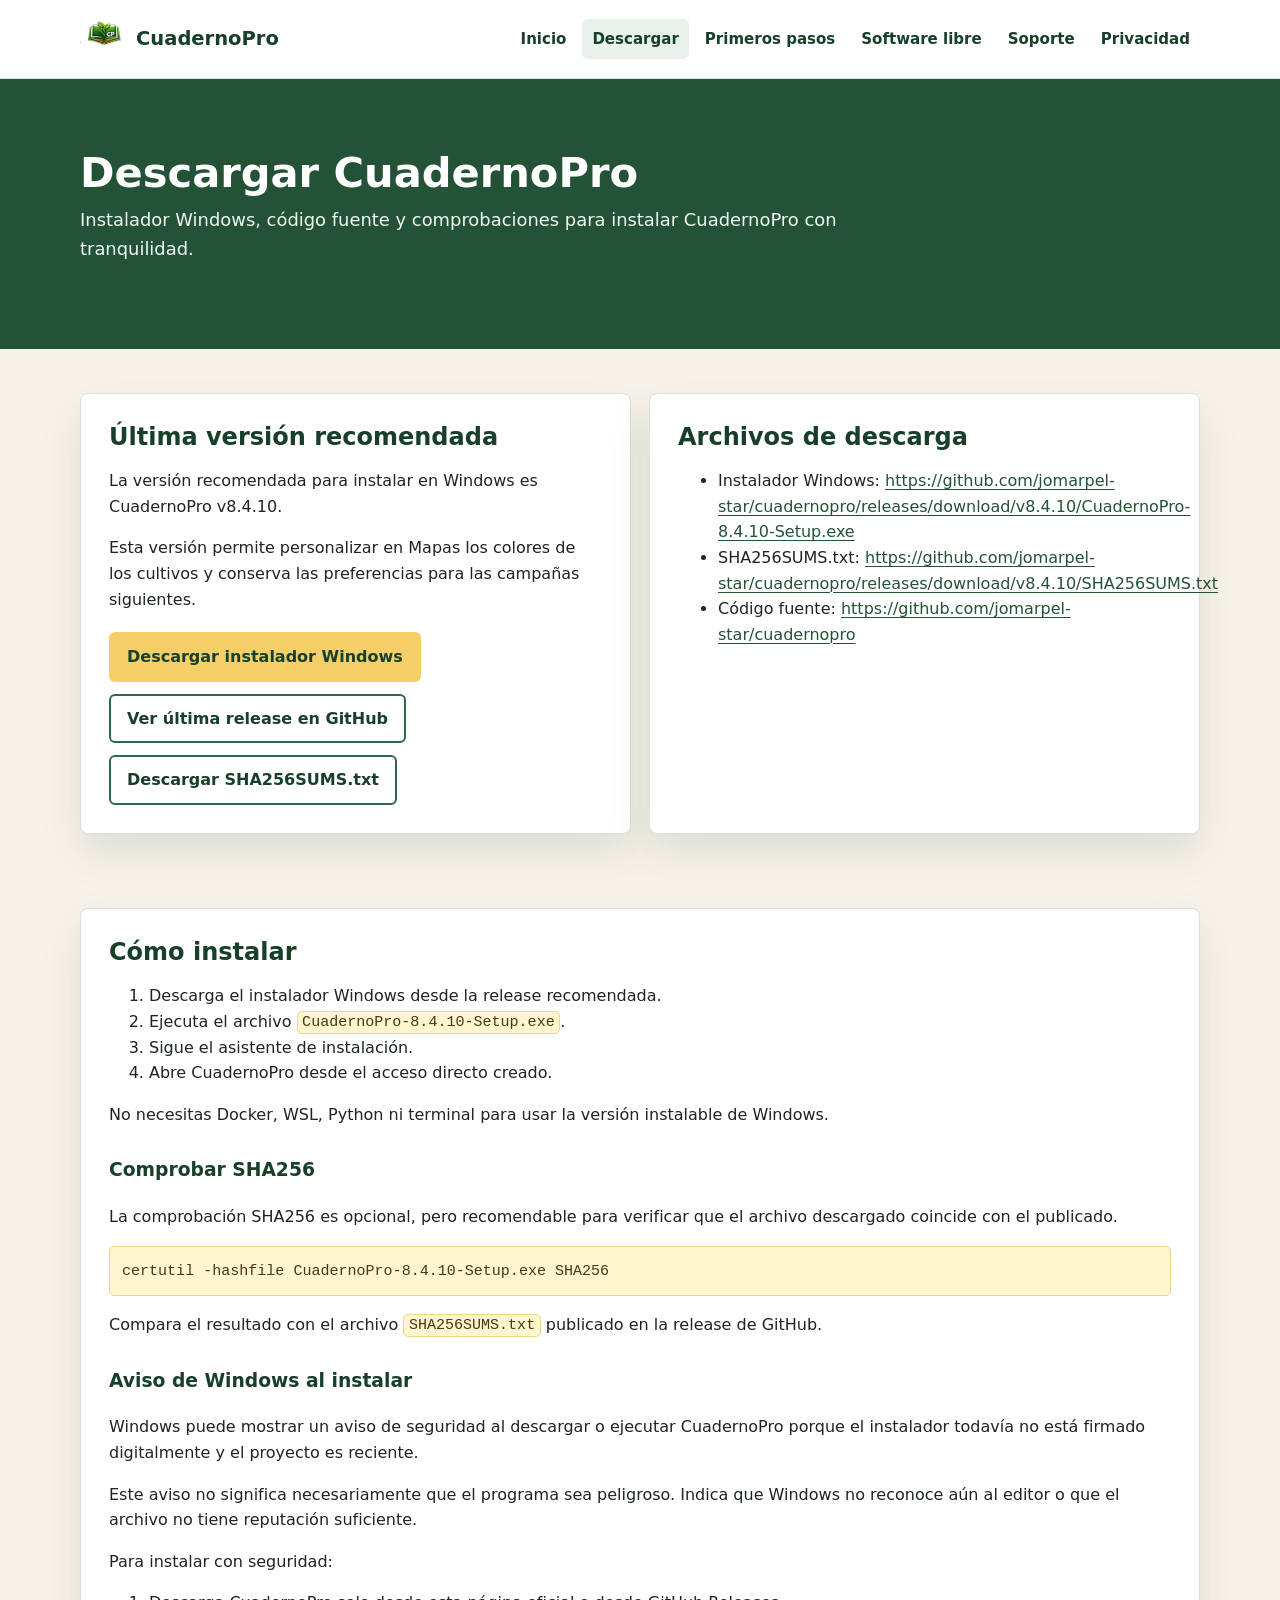
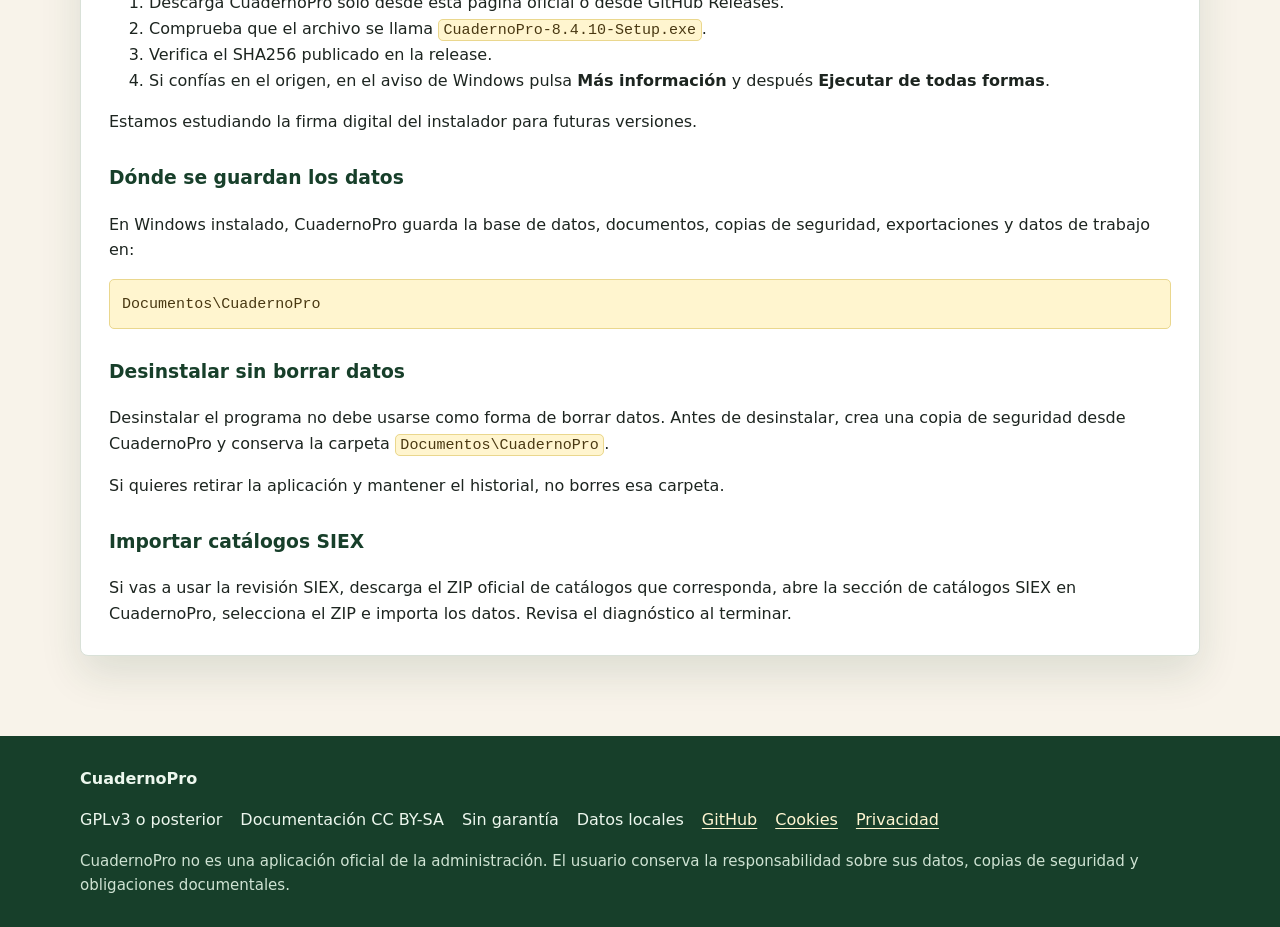
==== commit af8ecbfd: "Prepara release v8.4.10" ====
--- a/web_publica/descargar.html
+++ b/web_publica/descargar.html
@@ -38,19 +38,20 @@
       <div class="grid two">
         <article class="text-panel">
           <h2>Última versión recomendada</h2>
-          <p>La versión recomendada para instalar en Windows es CuadernoPro v8.4.9.</p>
+          <p>La versión recomendada para instalar en Windows es CuadernoPro v8.4.10.</p>
+          <p>Esta versión permite personalizar en Mapas los colores de los cultivos y conserva las preferencias para las campañas siguientes.</p>
           <div class="actions panel-actions">
-            <a class="button primary" href="https://github.com/jomarpel-star/cuadernopro/releases/download/v8.4.9/CuadernoPro-8.4.9-Setup.exe">Descargar instalador Windows</a>
+            <a class="button primary" href="https://github.com/jomarpel-star/cuadernopro/releases/download/v8.4.10/CuadernoPro-8.4.10-Setup.exe">Descargar instalador Windows</a>
             <a class="button outline" href="https://github.com/jomarpel-star/cuadernopro/releases/latest">Ver última release en GitHub</a>
-            <a class="button outline" href="https://github.com/jomarpel-star/cuadernopro/releases/download/v8.4.9/SHA256SUMS.txt">Descargar SHA256SUMS.txt</a>
+            <a class="button outline" href="https://github.com/jomarpel-star/cuadernopro/releases/download/v8.4.10/SHA256SUMS.txt">Descargar SHA256SUMS.txt</a>
           </div>
         </article>
 
         <article class="text-panel">
           <h2>Archivos de descarga</h2>
           <ul>
-            <li>Instalador Windows: <a href="https://github.com/jomarpel-star/cuadernopro/releases/download/v8.4.9/CuadernoPro-8.4.9-Setup.exe">https://github.com/jomarpel-star/cuadernopro/releases/download/v8.4.9/CuadernoPro-8.4.9-Setup.exe</a></li>
-            <li>SHA256SUMS.txt: <a href="https://github.com/jomarpel-star/cuadernopro/releases/download/v8.4.9/SHA256SUMS.txt">https://github.com/jomarpel-star/cuadernopro/releases/download/v8.4.9/SHA256SUMS.txt</a></li>
+            <li>Instalador Windows: <a href="https://github.com/jomarpel-star/cuadernopro/releases/download/v8.4.10/CuadernoPro-8.4.10-Setup.exe">https://github.com/jomarpel-star/cuadernopro/releases/download/v8.4.10/CuadernoPro-8.4.10-Setup.exe</a></li>
+            <li>SHA256SUMS.txt: <a href="https://github.com/jomarpel-star/cuadernopro/releases/download/v8.4.10/SHA256SUMS.txt">https://github.com/jomarpel-star/cuadernopro/releases/download/v8.4.10/SHA256SUMS.txt</a></li>
             <li>Código fuente: <a href="https://github.com/jomarpel-star/cuadernopro">https://github.com/jomarpel-star/cuadernopro</a></li>
           </ul>
         </article>
@@ -62,7 +63,7 @@
         <h2>Cómo instalar</h2>
         <ol>
           <li>Descarga el instalador Windows desde la release recomendada.</li>
-          <li>Ejecuta el archivo <code>CuadernoPro-8.4.9-Setup.exe</code>.</li>
+          <li>Ejecuta el archivo <code>CuadernoPro-8.4.10-Setup.exe</code>.</li>
           <li>Sigue el asistente de instalación.</li>
           <li>Abre CuadernoPro desde el acceso directo creado.</li>
         </ol>
@@ -70,7 +71,7 @@
 
         <h3>Comprobar SHA256</h3>
         <p>La comprobación SHA256 es opcional, pero recomendable para verificar que el archivo descargado coincide con el publicado.</p>
-        <p class="code">certutil -hashfile CuadernoPro-8.4.9-Setup.exe SHA256</p>
+        <p class="code">certutil -hashfile CuadernoPro-8.4.10-Setup.exe SHA256</p>
         <p>Compara el resultado con el archivo <code>SHA256SUMS.txt</code> publicado en la release de GitHub.</p>
 
         <h3>Aviso de Windows al instalar</h3>
@@ -79,7 +80,7 @@
         <p>Para instalar con seguridad:</p>
         <ol>
           <li>Descarga CuadernoPro solo desde esta página oficial o desde GitHub Releases.</li>
-          <li>Comprueba que el archivo se llama <code>CuadernoPro-8.4.9-Setup.exe</code>.</li>
+          <li>Comprueba que el archivo se llama <code>CuadernoPro-8.4.10-Setup.exe</code>.</li>
           <li>Verifica el SHA256 publicado en la release.</li>
           <li>Si confías en el origen, en el aviso de Windows pulsa <strong>Más información</strong> y después <strong>Ejecutar de todas formas</strong>.</li>
         </ol>
